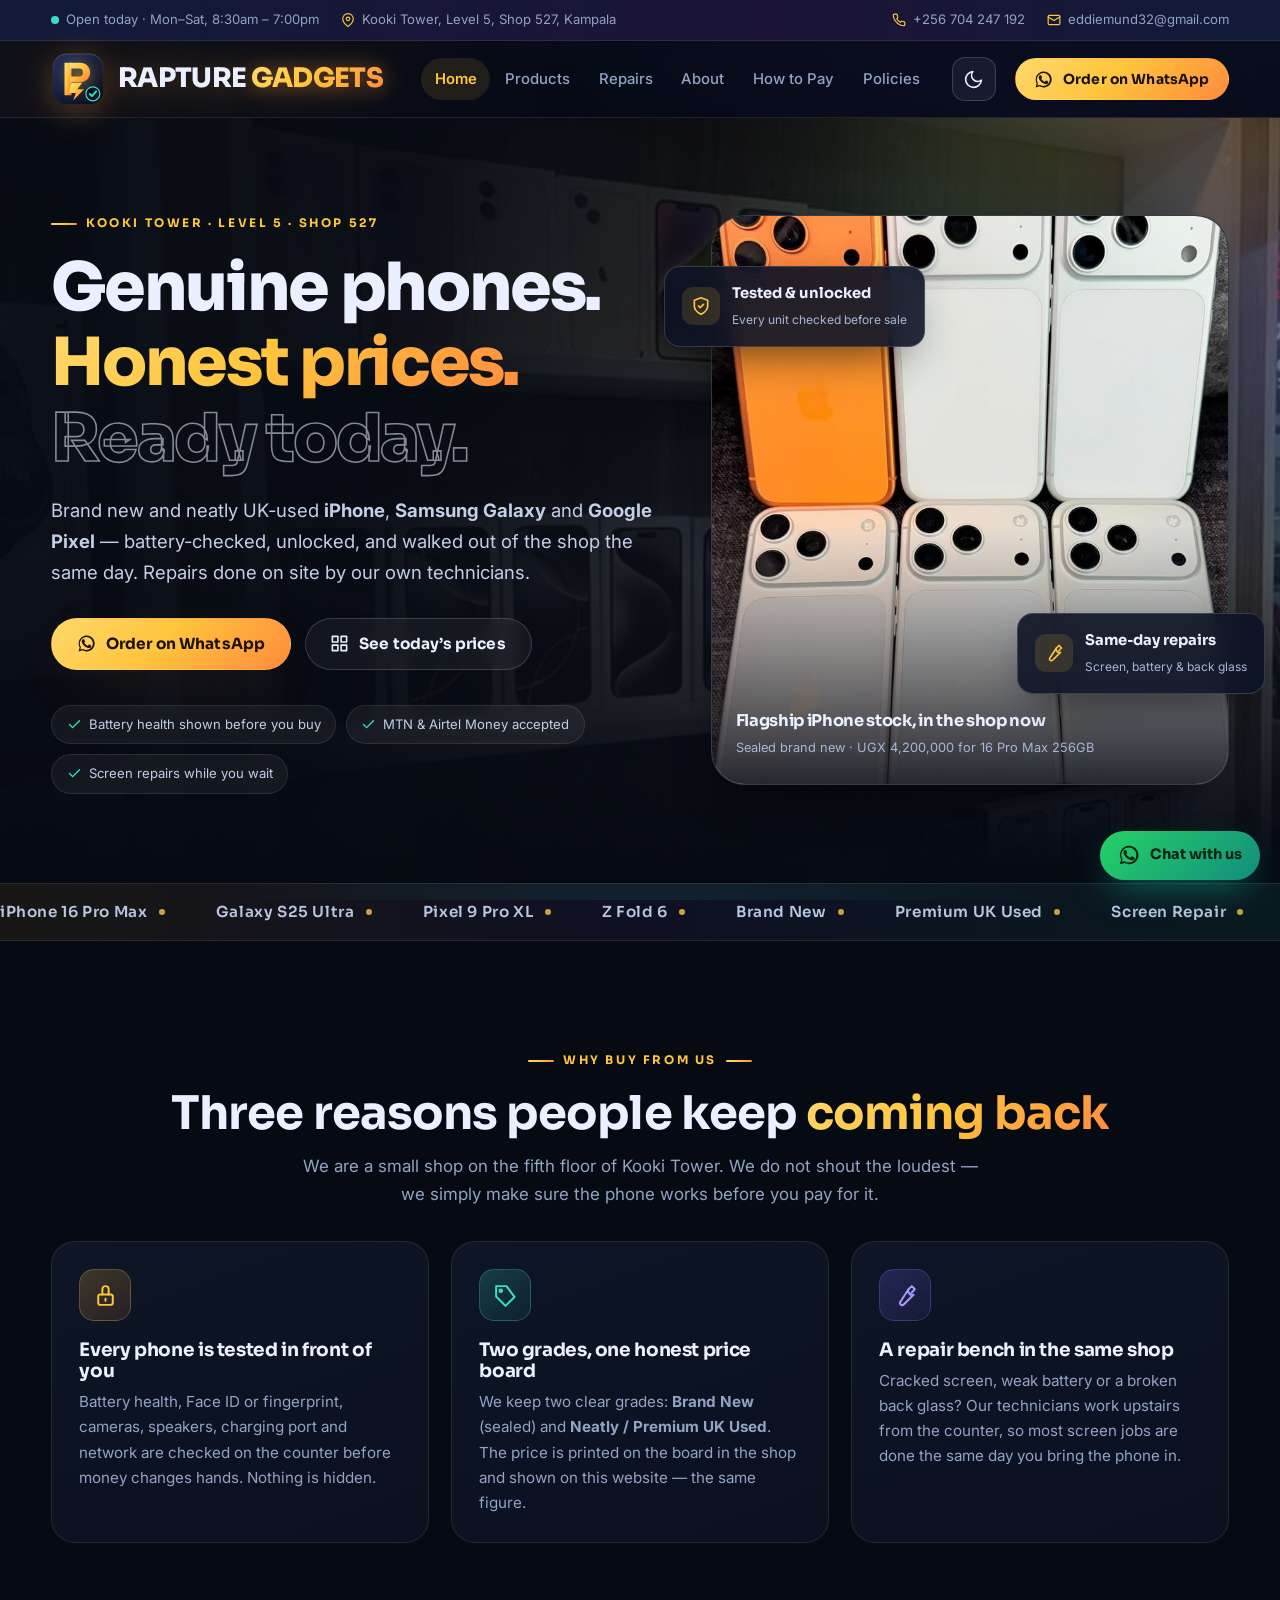
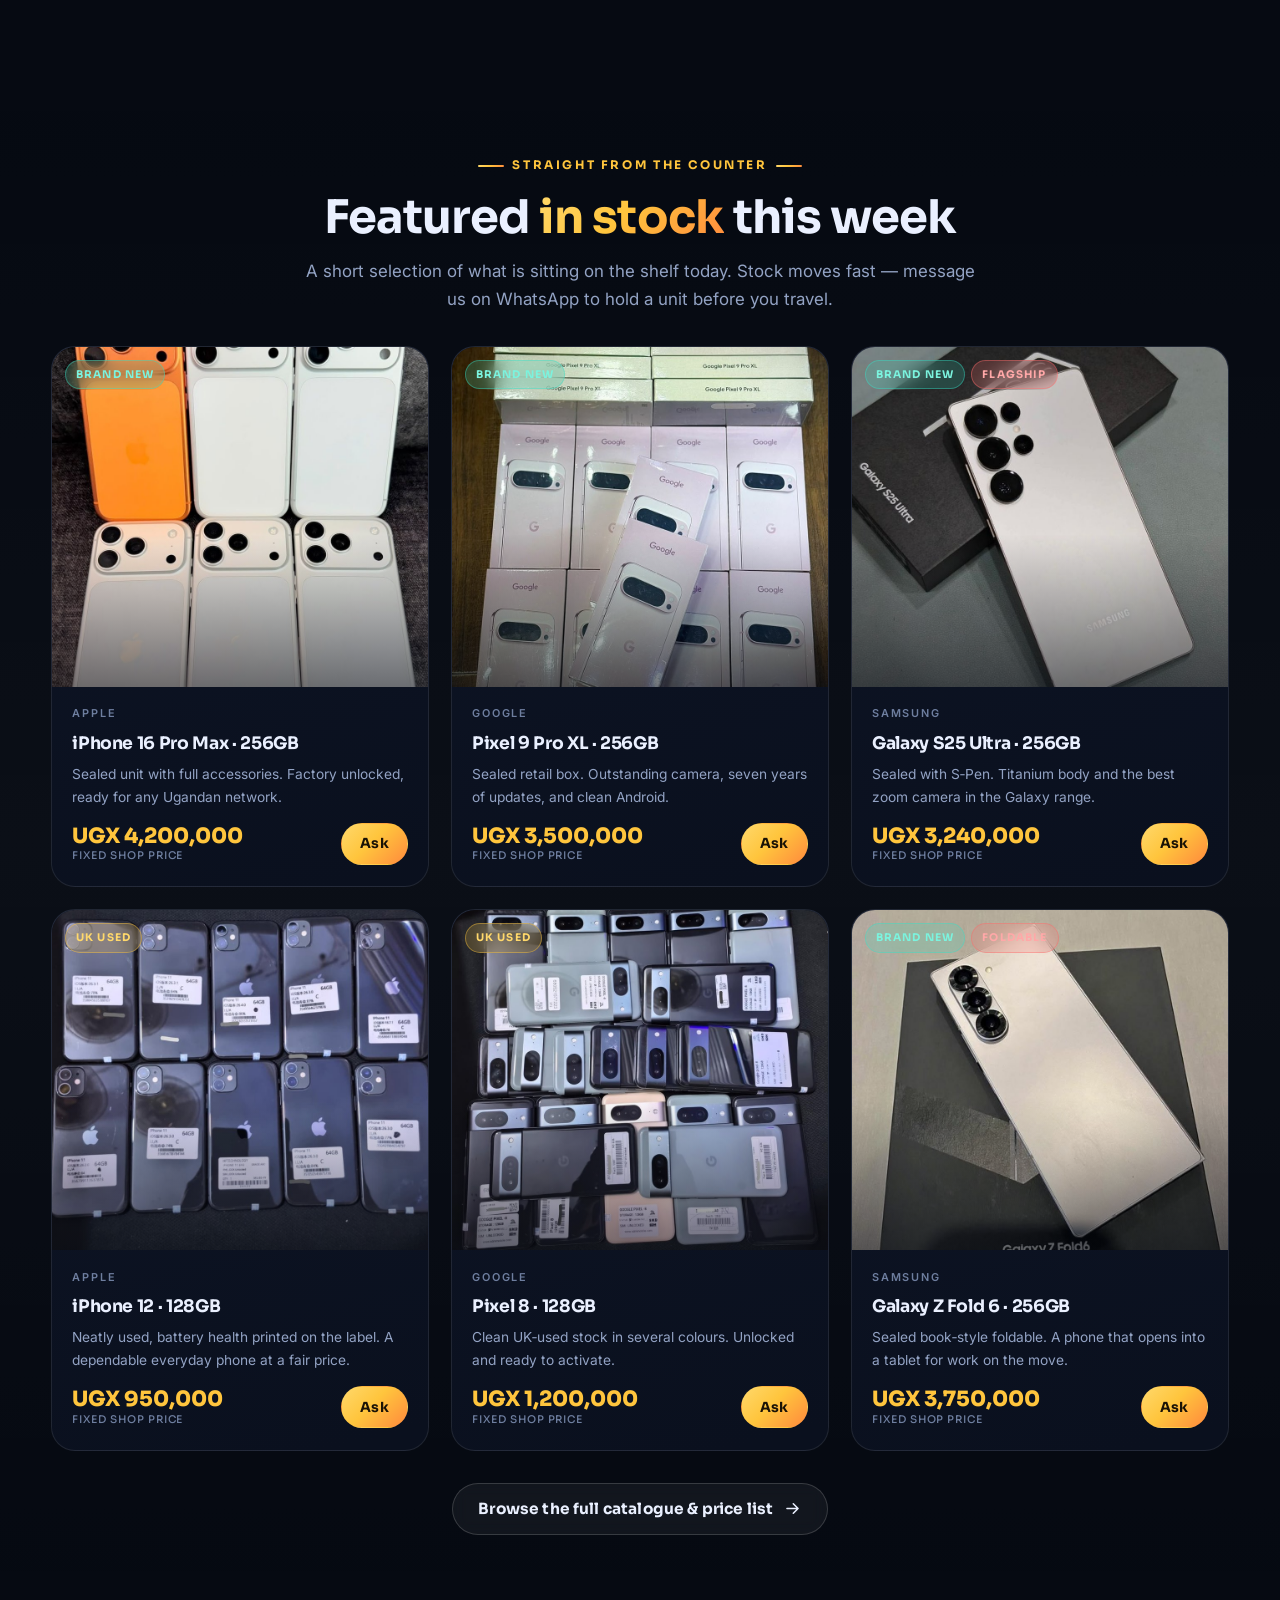
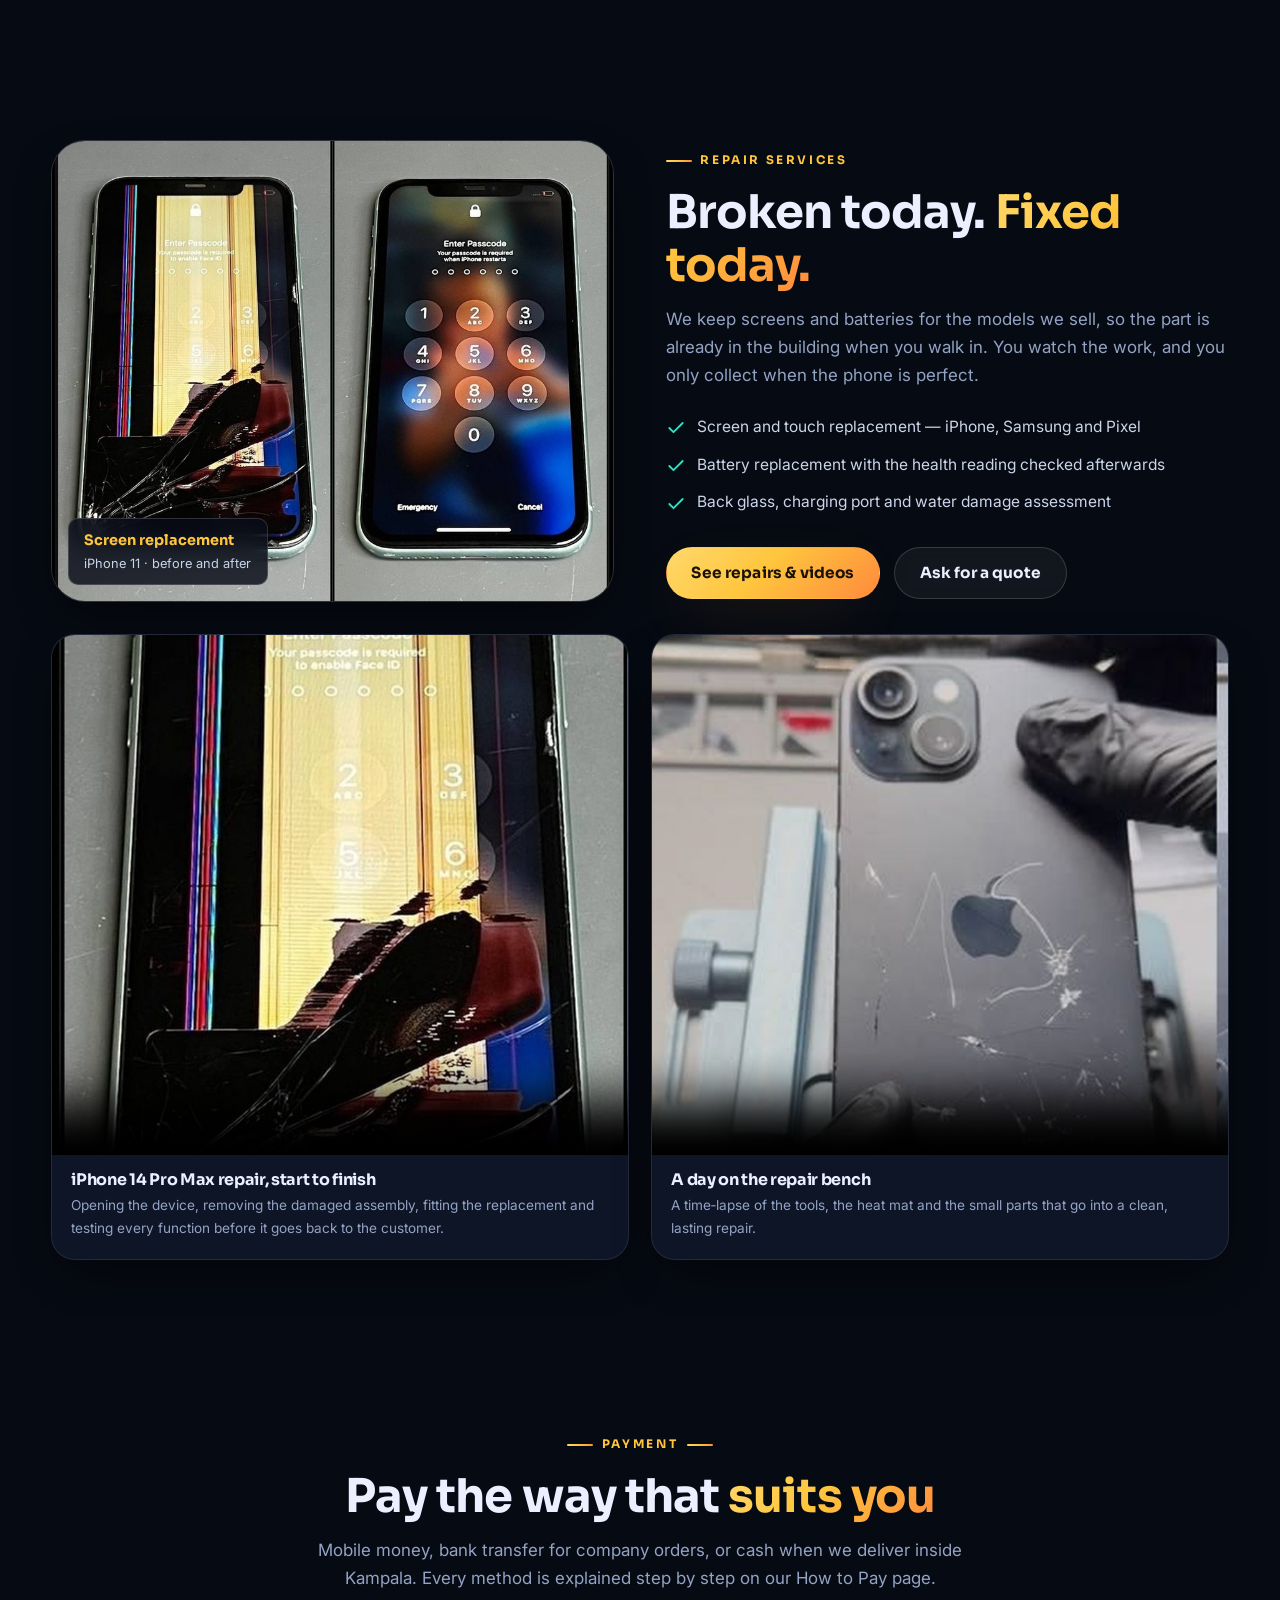
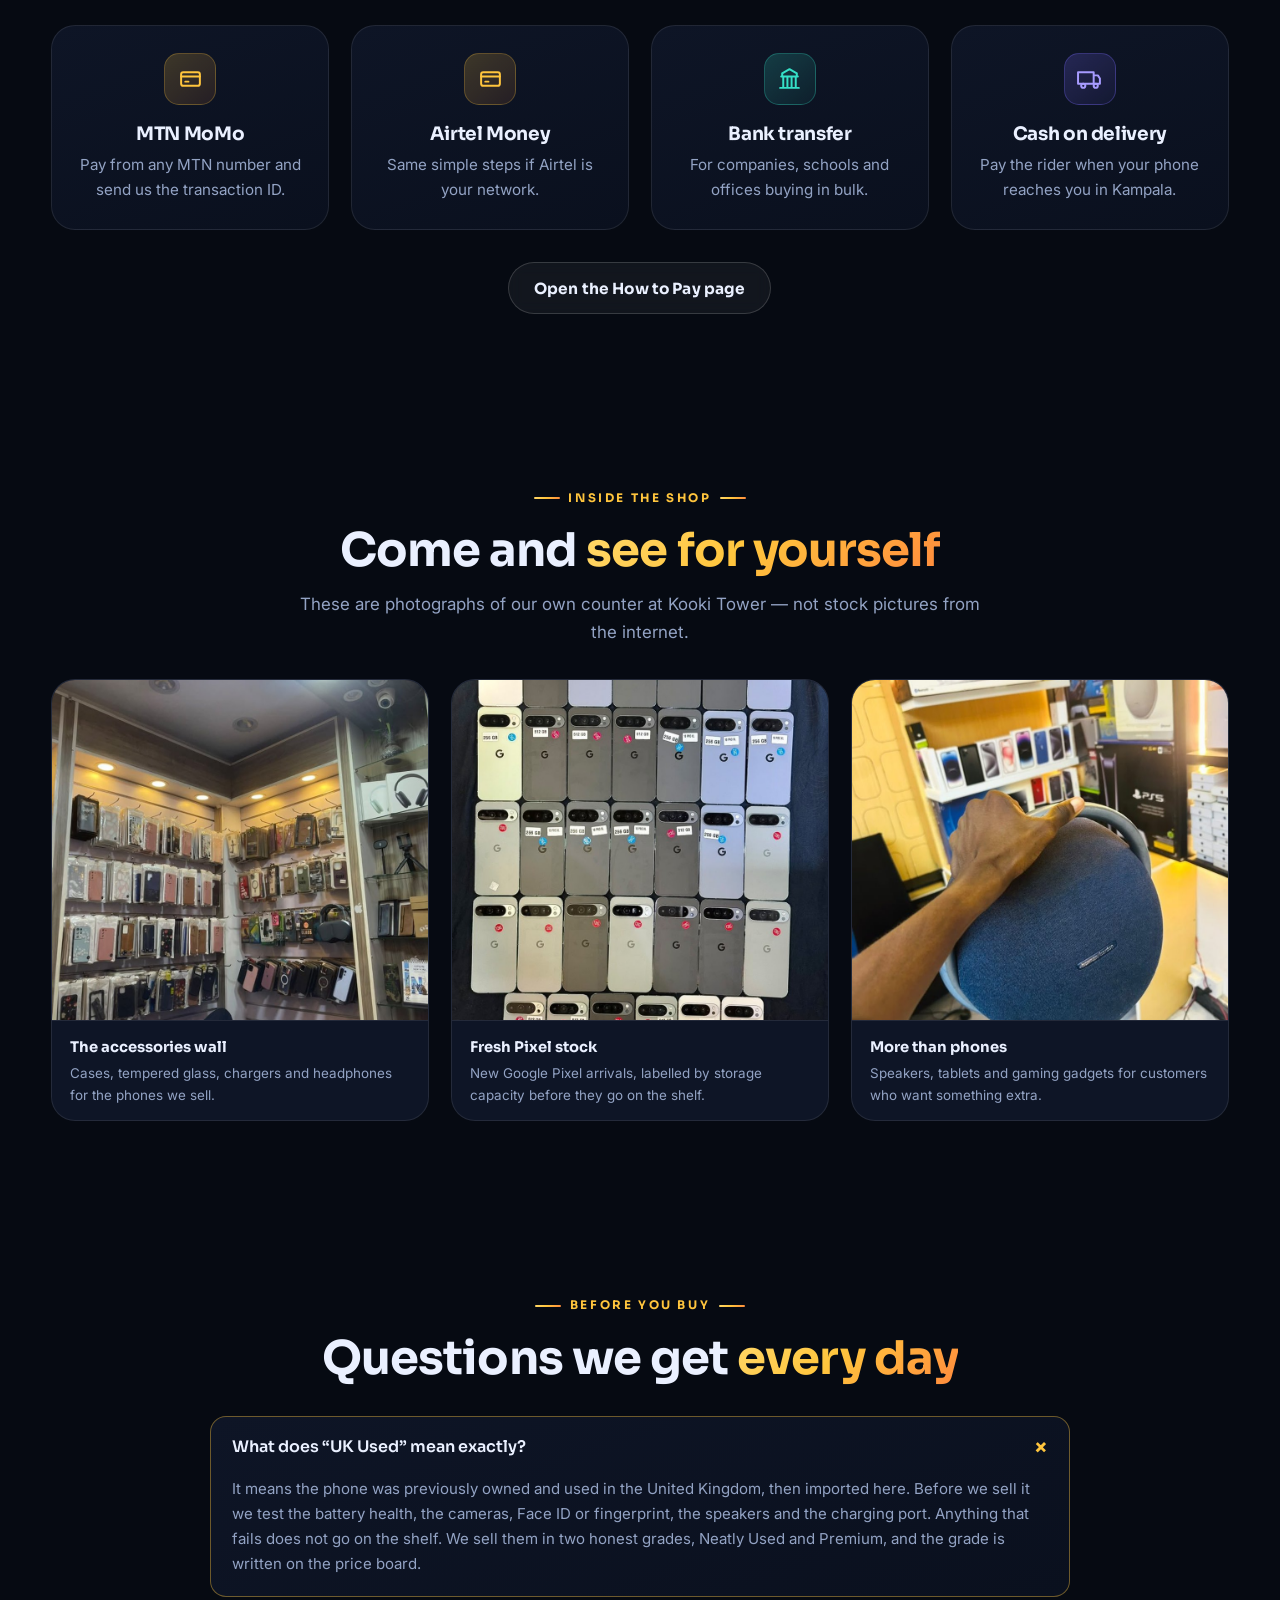
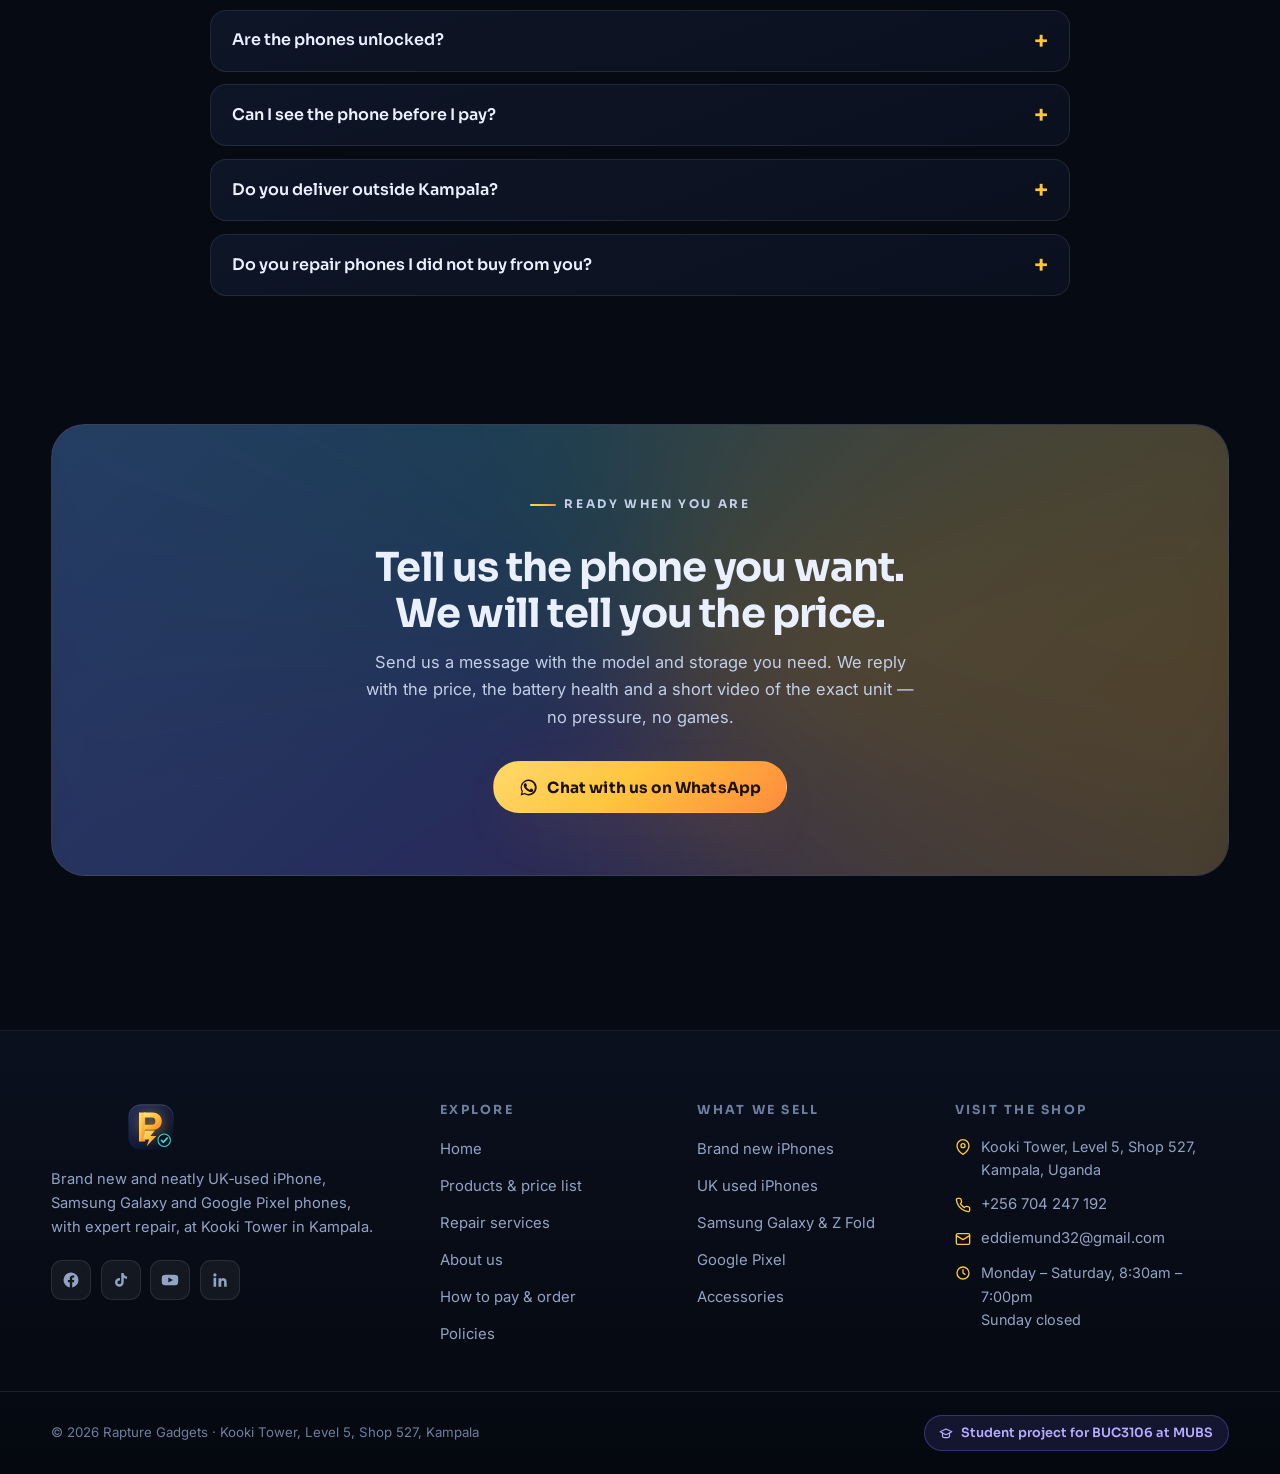
==== index.html @ ebebd6bf "Rapture Gadgets - BUC3106 e-commerce capstone website" ====
<!DOCTYPE html>
<html lang="en">
<head>
<meta charset="UTF-8">
<meta name="viewport" content="width=device-width, initial-scale=1">
<title>Rapture Gadgets | Brand New &amp; UK Used iPhones, Samsung &amp; Pixel in Kampala</title>
<meta name="description" content="Rapture Gadgets sells brand new and neatly UK-used iPhones, Samsung Galaxy and Google Pixel phones at Kooki Tower, Level 5, Shop 527, Kampala. Battery-checked, unlocked, with expert phone repair on site.">
<link rel="icon" href="images/logo-mark.svg" type="image/svg+xml">
<link rel="preconnect" href="https://fonts.googleapis.com">
<link rel="preconnect" href="https://fonts.gstatic.com" crossorigin>
<link href="https://fonts.googleapis.com/css2?family=Sora:wght@400;600;700;800&amp;family=Inter:wght@400;500;600;700&amp;display=swap" rel="stylesheet">
<link rel="stylesheet" href="style.css">
</head>
<body>

<!-- theme switch: pure CSS light/dark mode, no JavaScript -->
<input type="checkbox" id="theme-toggle" class="theme-input" aria-hidden="true">
<a class="skip" href="#main">Skip to content</a>

<!-- ============ TOP BAR ============ -->
<div class="topbar">
  <div class="wrap">
    <ul>
      <li><span class="pulse-dot"></span> Open today &#183; Mon&#8211;Sat, 8:30am &#8211; 7:00pm</li>
      <li>
        <svg viewBox="0 0 24 24" fill="none" stroke="currentColor" stroke-width="2" stroke-linecap="round" stroke-linejoin="round"><path d="M21 10c0 7-9 13-9 13s-9-6-9-13a9 9 0 0 1 18 0Z"/><circle cx="12" cy="10" r="3"/></svg>
        Kooki Tower, Level 5, Shop 527, Kampala
      </li>
    </ul>
    <ul>
      <li>
        <svg viewBox="0 0 24 24" fill="none" stroke="currentColor" stroke-width="2" stroke-linecap="round" stroke-linejoin="round"><path d="M22 16.9v3a2 2 0 0 1-2.2 2 19.8 19.8 0 0 1-8.6-3.1 19.5 19.5 0 0 1-6-6A19.8 19.8 0 0 1 2.1 4.2 2 2 0 0 1 4.1 2h3a2 2 0 0 1 2 1.7c.1 1 .4 1.9.7 2.8a2 2 0 0 1-.5 2.1L8.1 9.9a16 16 0 0 0 6 6l1.3-1.2a2 2 0 0 1 2.1-.5c.9.3 1.8.6 2.8.7a2 2 0 0 1 1.7 2Z"/></svg>
        <a href="tel:+256704247192">+256 704 247 192</a>
      </li>
      <li>
        <svg viewBox="0 0 24 24" fill="none" stroke="currentColor" stroke-width="2" stroke-linecap="round" stroke-linejoin="round"><rect x="2" y="4" width="20" height="16" rx="2"/><path d="m2 7 10 6 10-6"/></svg>
        <a href="mailto:eddiemund32@gmail.com">eddiemund32@gmail.com</a>
      </li>
    </ul>
  </div>
</div>

<!-- ============ HEADER ============ -->
<header class="hdr">
  <div class="wrap">
    <a class="brand" href="index.html">
      <img src="images/logo-mark.svg" alt="Rapture Gadgets logo" width="54" height="54">
      <span class="brand-txt">
        <span class="brand-name"><span class="b1">RAPTURE</span> <span class="b2">GADGETS</span></span>
      </span>
    </a>

    <input type="checkbox" id="nav-toggle" class="nav-toggle" aria-hidden="true">
    <nav class="nav" aria-label="Main">
      <ul>
        <li><a href="index.html" aria-current="page">Home</a></li>
        <li><a href="products.html">Products</a></li>
        <li><a href="repairs.html">Repairs</a></li>
        <li><a href="about.html">About</a></li>
        <li><a href="pay.html">How to Pay</a></li>
        <li><a href="policies.html">Policies</a></li>
      </ul>
    </nav>
    <label for="nav-toggle" class="nav-burger" aria-label="Open menu" role="button" tabindex="0"><span></span></label>

    <label for="theme-toggle" class="theme-btn" role="switch" aria-label="Switch between light and dark mode" title="Switch between light and dark mode">
      <svg class="i-moon" viewBox="0 0 24 24" fill="none" stroke="currentColor" stroke-width="1.9" stroke-linecap="round" stroke-linejoin="round"><path d="M21 12.8A9 9 0 1 1 11.2 3a7 7 0 0 0 9.8 9.8Z"/></svg>
      <svg class="i-sun" viewBox="0 0 24 24" fill="none" stroke="currentColor" stroke-width="1.9" stroke-linecap="round" stroke-linejoin="round"><circle cx="12" cy="12" r="4"/><path d="M12 2v2M12 20v2M4.93 4.93l1.41 1.41M17.66 17.66l1.41 1.41M2 12h2M20 12h2M4.93 19.07l1.41-1.41M17.66 6.34l1.41-1.41"/></svg>
    </label>
    <div class="hdr-cta">
      <a class="btn btn--gold btn--sm" href="https://wa.me/256704247192?text=Hello%20Rapture%20Gadgets%2C%20I%20would%20like%20to%20ask%20about%20a%20phone." target="_blank" rel="noopener">
        <svg viewBox="0 0 24 24" fill="currentColor"><path d="M17.5 14.4c-.3-.2-1.8-.9-2-1-.3-.1-.5-.2-.7.1-.2.3-.8 1-1 1.2-.2.2-.3.2-.6.1-1.7-.9-2.9-1.6-4-3.6-.3-.5.3-.5.8-1.5.1-.2 0-.4 0-.5s-.7-1.6-.9-2.2c-.2-.6-.5-.5-.7-.5h-.6c-.2 0-.5.1-.8.4-.3.3-1 1-1 2.5s1.1 2.9 1.2 3.1c.2.2 2.1 3.2 5.1 4.5 1.9.8 2.6.9 3.5.8.6-.1 1.8-.7 2-1.4.2-.7.2-1.3.2-1.4-.1-.2-.3-.2-.6-.3M12 2a10 10 0 0 0-8.6 15L2 22l5.2-1.4A10 10 0 1 0 12 2Zm0 18.2c-1.6 0-3.1-.4-4.4-1.2l-.3-.2-3.1.8.8-3-.2-.3A8.2 8.2 0 1 1 12 20.2Z"/></svg>
        <span>Order on WhatsApp</span>
      </a>
    </div>
  </div>
</header>

<main id="main">

<!-- ============ HERO ============ -->
<section class="hero">
  <div class="hero-bg">
    <img src="images/hero-shop-display.jpg" alt="iPhones on the lit display shelves inside Rapture Gadgets, Kooki Tower" width="810" height="1080">
  </div>

  <div class="wrap hero-grid">
    <div class="hero-copy">
      <p class="eyebrow">Kooki Tower &#183; Level 5 &#183; Shop 527</p>
      <h1>Genuine phones.<br><span class="grad">Honest prices.</span><br><span class="out">Ready today.</span></h1>
      <p class="sub">Brand new and neatly UK&#8209;used <strong>iPhone</strong>, <strong>Samsung Galaxy</strong> and <strong>Google Pixel</strong> &#8212; battery&#8209;checked, unlocked, and walked out of the shop the same day. Repairs done on site by our own technicians.</p>

      <div class="hero-actions">
        <a class="btn btn--gold" href="https://wa.me/256704247192?text=Hello%20Rapture%20Gadgets%2C%20I%20saw%20your%20website%20and%20I%20want%20to%20order%20a%20phone." target="_blank" rel="noopener">
          <svg viewBox="0 0 24 24" fill="currentColor"><path d="M17.5 14.4c-.3-.2-1.8-.9-2-1-.3-.1-.5-.2-.7.1-.2.3-.8 1-1 1.2-.2.2-.3.2-.6.1-1.7-.9-2.9-1.6-4-3.6-.3-.5.3-.5.8-1.5.1-.2 0-.4 0-.5s-.7-1.6-.9-2.2c-.2-.6-.5-.5-.7-.5h-.6c-.2 0-.5.1-.8.4-.3.3-1 1-1 2.5s1.1 2.9 1.2 3.1c.2.2 2.1 3.2 5.1 4.5 1.9.8 2.6.9 3.5.8.6-.1 1.8-.7 2-1.4.2-.7.2-1.3.2-1.4-.1-.2-.3-.2-.6-.3M12 2a10 10 0 0 0-8.6 15L2 22l5.2-1.4A10 10 0 1 0 12 2Zm0 18.2c-1.6 0-3.1-.4-4.4-1.2l-.3-.2-3.1.8.8-3-.2-.3A8.2 8.2 0 1 1 12 20.2Z"/></svg>
          Order on WhatsApp
        </a>
        <a class="btn btn--ghost" href="products.html">
          <svg viewBox="0 0 24 24" fill="none" stroke="currentColor" stroke-width="2" stroke-linecap="round" stroke-linejoin="round"><path d="M3 3h7v7H3zM14 3h7v7h-7zM14 14h7v7h-7zM3 14h7v7H3z"/></svg>
          See today&#8217;s prices
        </a>
      </div>

      <div class="hero-trust">
        <span class="chip">
          <svg viewBox="0 0 24 24" fill="none" stroke="currentColor" stroke-width="2.2" stroke-linecap="round" stroke-linejoin="round"><path d="M20 6 9 17l-5-5"/></svg>
          Battery health shown before you buy
        </span>
        <span class="chip">
          <svg viewBox="0 0 24 24" fill="none" stroke="currentColor" stroke-width="2.2" stroke-linecap="round" stroke-linejoin="round"><path d="M20 6 9 17l-5-5"/></svg>
          MTN &amp; Airtel Money accepted
        </span>
        <span class="chip">
          <svg viewBox="0 0 24 24" fill="none" stroke="currentColor" stroke-width="2.2" stroke-linecap="round" stroke-linejoin="round"><path d="M20 6 9 17l-5-5"/></svg>
          Screen repairs while you wait
        </span>
      </div>
    </div>

    <div class="hero-visual">
      <div class="hero-card">
        <img src="images/apple-iphone-pro-max-flagship.jpg" alt="Flagship iPhone Pro Max units in gold and white, held in stock at Rapture Gadgets" width="918" height="1080">
        <div class="hero-cap">
          <div>
            <h3>Flagship iPhone stock, in the shop now</h3>
            <span>Sealed brand new &#183; UGX 4,200,000 for 16 Pro Max 256GB</span>
          </div>
        </div>
      </div>

      <div class="float-card fc-1">
        <span class="ic">
          <svg viewBox="0 0 24 24" fill="none" stroke="currentColor" stroke-width="2" stroke-linecap="round" stroke-linejoin="round"><path d="M12 22s8-4 8-10V5l-8-3-8 3v7c0 6 8 10 8 10Z"/><path d="m9 12 2 2 4-4"/></svg>
        </span>
        <span>
          <b>Tested &amp; unlocked</b>
          <small>Every unit checked before sale</small>
        </span>
      </div>

      <div class="float-card fc-2">
        <span class="ic">
          <svg viewBox="0 0 24 24" fill="none" stroke="currentColor" stroke-width="2" stroke-linecap="round" stroke-linejoin="round"><path d="M14.7 6.3a4 4 0 0 0 5 5l-9.4 9.4a2.1 2.1 0 0 1-3-3Z"/><path d="M14.7 6.3 18 3l3 3-3.3 3.3"/></svg>
        </span>
        <span>
          <b>Same&#8209;day repairs</b>
          <small>Screen, battery &amp; back glass</small>
        </span>
      </div>
    </div>
  </div>
</section>

<!-- ============ BRAND TICKER ============ -->
<div class="ticker" aria-hidden="true">
  <div class="ticker-track">
    <span>iPhone 16 Pro Max</span><span>Galaxy S25 Ultra</span><span>Pixel 9 Pro XL</span>
    <span>Z Fold 6</span><span>Brand New</span><span>Premium UK Used</span>
    <span>Screen Repair</span><span>Battery Replacement</span><span>Genuine Accessories</span>
    <span>iPhone 16 Pro Max</span><span>Galaxy S25 Ultra</span><span>Pixel 9 Pro XL</span>
    <span>Z Fold 6</span><span>Brand New</span><span>Premium UK Used</span>
    <span>Screen Repair</span><span>Battery Replacement</span><span>Genuine Accessories</span>
  </div>
</div>

<!-- ============ THREE REASONS ============ -->
<section class="section">
  <div class="wrap">
    <div class="center reveal">
      <p class="eyebrow">Why buy from us</p>
      <h2 class="h-sec">Three reasons people keep <span class="hl">coming back</span></h2>
      <p class="lede">We are a small shop on the fifth floor of Kooki Tower. We do not shout the loudest &#8212; we simply make sure the phone works before you pay for it.</p>
    </div>

    <div class="grid g3 mt-2">
      <article class="card reveal">
        <span class="tile">
          <svg viewBox="0 0 24 24" fill="none" stroke="currentColor" stroke-width="1.9" stroke-linecap="round" stroke-linejoin="round"><path d="M9 11V6a3 3 0 0 1 6 0v5"/><rect x="5" y="11" width="14" height="10" rx="2"/><path d="M12 15v2"/></svg>
        </span>
        <h3>Every phone is tested in front of you</h3>
        <p>Battery health, Face ID or fingerprint, cameras, speakers, charging port and network are checked on the counter before money changes hands. Nothing is hidden.</p>
      </article>

      <article class="card reveal">
        <span class="tile tile--teal">
          <svg viewBox="0 0 24 24" fill="none" stroke="currentColor" stroke-width="1.9" stroke-linecap="round" stroke-linejoin="round"><path d="M20.6 13.4 12 22l-9-9V3h10Z"/><circle cx="7.5" cy="7.5" r="1.2"/></svg>
        </span>
        <h3>Two grades, one honest price board</h3>
        <p>We keep two clear grades: <strong>Brand New</strong> (sealed) and <strong>Neatly / Premium UK Used</strong>. The price is printed on the board in the shop and shown on this website &#8212; the same figure.</p>
      </article>

      <article class="card reveal">
        <span class="tile tile--violet">
          <svg viewBox="0 0 24 24" fill="none" stroke="currentColor" stroke-width="1.9" stroke-linecap="round" stroke-linejoin="round"><path d="M14.7 6.3a4 4 0 0 0 5 5l-9.4 9.4a2.1 2.1 0 0 1-3-3Z"/><path d="M14.7 6.3 18 3l3 3-3.3 3.3"/></svg>
        </span>
        <h3>A repair bench in the same shop</h3>
        <p>Cracked screen, weak battery or a broken back glass? Our technicians work upstairs from the counter, so most screen jobs are done the same day you bring the phone in.</p>
      </article>
    </div>
  </div>
</section>

<!-- ============ FEATURED STOCK ============ -->
<section class="section" style="background:linear-gradient(180deg,transparent,rgba(255,255,255,.022),transparent);">
  <div class="wrap">
    <div class="center reveal">
      <p class="eyebrow">Straight from the counter</p>
      <h2 class="h-sec">Featured <span class="hl">in stock</span> this week</h2>
      <p class="lede">A short selection of what is sitting on the shelf today. Stock moves fast &#8212; message us on WhatsApp to hold a unit before you travel.</p>
    </div>

    <div class="grid g3 mt-2">

      <article class="p-card reveal b-apple">
        <div class="p-media">
          <img src="images/apple-iphone-pro-max-flagship.jpg" alt="Flagship iPhone Pro Max units in orange and white" width="918" height="1080" loading="lazy">
          <div class="p-badges"><span class="badge badge--new">Brand New</span></div>
        </div>
        <div class="p-body">
          <span class="p-brand">Apple</span>
          <h3 class="p-name">iPhone 16 Pro Max &#183; 256GB</h3>
          <p class="p-desc">Sealed unit with full accessories. Factory unlocked, ready for any Ugandan network.</p>
          <div class="p-foot">
            <span class="p-price">UGX 4,200,000 <small>Fixed shop price</small></span>
            <a class="btn btn--gold btn--sm" href="https://wa.me/256704247192?text=Hello%2C%20I%20want%20the%20iPhone%2016%20Pro%20Max%20256GB." target="_blank" rel="noopener">Ask</a>
          </div>
        </div>
      </article>

      <article class="p-card reveal b-pixel">
        <div class="p-media">
          <img src="images/pixel-9-pro-xl-sealed.jpg" alt="Sealed Google Pixel 9 Pro XL retail boxes in rose" width="960" height="1280" loading="lazy">
          <div class="p-badges"><span class="badge badge--new">Brand New</span></div>
        </div>
        <div class="p-body">
          <span class="p-brand">Google</span>
          <h3 class="p-name">Pixel 9 Pro XL &#183; 256GB</h3>
          <p class="p-desc">Sealed retail box. Outstanding camera, seven years of updates, and clean Android.</p>
          <div class="p-foot">
            <span class="p-price">UGX 3,500,000 <small>Fixed shop price</small></span>
            <a class="btn btn--gold btn--sm" href="https://wa.me/256704247192?text=Hello%2C%20I%20want%20the%20Google%20Pixel%209%20Pro%20XL%20256GB." target="_blank" rel="noopener">Ask</a>
          </div>
        </div>
      </article>

      <article class="p-card reveal b-samsung">
        <div class="p-media">
          <img src="images/samsung-galaxy-s25-ultra.jpg" alt="Silver Samsung Galaxy S25 Ultra photographed on its retail box" width="900" height="900" loading="lazy">
          <div class="p-badges"><span class="badge badge--new">Brand New</span><span class="badge badge--hot">Flagship</span></div>
        </div>
        <div class="p-body">
          <span class="p-brand">Samsung</span>
          <h3 class="p-name">Galaxy S25 Ultra &#183; 256GB</h3>
          <p class="p-desc">Sealed with S&#8209;Pen. Titanium body and the best zoom camera in the Galaxy range.</p>
          <div class="p-foot">
            <span class="p-price">UGX 3,240,000 <small>Fixed shop price</small></span>
            <a class="btn btn--gold btn--sm" href="https://wa.me/256704247192?text=Hello%2C%20I%20want%20the%20Samsung%20Galaxy%20S25%20Ultra%20256GB." target="_blank" rel="noopener">Ask</a>
          </div>
        </div>
      </article>

      <article class="p-card reveal b-apple">
        <div class="p-media">
          <img src="images/apple-iphone-12-stock.jpg" alt="Black iPhone 12 64GB units with battery health labels" width="1080" height="946" loading="lazy">
          <div class="p-badges"><span class="badge badge--uk">UK Used</span></div>
        </div>
        <div class="p-body">
          <span class="p-brand">Apple</span>
          <h3 class="p-name">iPhone 12 &#183; 128GB</h3>
          <p class="p-desc">Neatly used, battery health printed on the label. A dependable everyday phone at a fair price.</p>
          <div class="p-foot">
            <span class="p-price">UGX 950,000 <small>Fixed shop price</small></span>
            <a class="btn btn--gold btn--sm" href="https://wa.me/256704247192?text=Hello%2C%20I%20want%20the%20iPhone%2012%20128GB." target="_blank" rel="noopener">Ask</a>
          </div>
        </div>
      </article>

      <article class="p-card reveal b-pixel">
        <div class="p-media">
          <img src="images/pixel-8-stock.jpg" alt="Google Pixel 8 128GB units laid out on a dark mat" width="1068" height="1080" loading="lazy">
          <div class="p-badges"><span class="badge badge--uk">UK Used</span></div>
        </div>
        <div class="p-body">
          <span class="p-brand">Google</span>
          <h3 class="p-name">Pixel 8 &#183; 128GB</h3>
          <p class="p-desc">Clean UK&#8209;used stock in several colours. Unlocked and ready to activate.</p>
          <div class="p-foot">
            <span class="p-price">UGX 1,200,000 <small>Fixed shop price</small></span>
            <a class="btn btn--gold btn--sm" href="https://wa.me/256704247192?text=Hello%2C%20I%20want%20the%20Google%20Pixel%208%20128GB." target="_blank" rel="noopener">Ask</a>
          </div>
        </div>
      </article>

      <article class="p-card reveal b-samsung">
        <div class="p-media">
          <img src="images/samsung-galaxy-z-fold6.jpg" alt="Silver Galaxy Z Fold 6 photographed on its retail box" width="900" height="900" loading="lazy">
          <div class="p-badges"><span class="badge badge--new">Brand New</span><span class="badge badge--hot">Foldable</span></div>
        </div>
        <div class="p-body">
          <span class="p-brand">Samsung</span>
          <h3 class="p-name">Galaxy Z Fold 6 &#183; 256GB</h3>
          <p class="p-desc">Sealed book&#8209;style foldable. A phone that opens into a tablet for work on the move.</p>
          <div class="p-foot">
            <span class="p-price">UGX 3,750,000 <small>Fixed shop price</small></span>
            <a class="btn btn--gold btn--sm" href="https://wa.me/256704247192?text=Hello%2C%20I%20want%20the%20Samsung%20Galaxy%20Z%20Fold%206%20256GB." target="_blank" rel="noopener">Ask</a>
          </div>
        </div>
      </article>

    </div>

    <div class="center mt-2">
      <a class="btn btn--ghost" href="products.html">
        Browse the full catalogue &amp; price list
        <svg viewBox="0 0 24 24" fill="none" stroke="currentColor" stroke-width="2" stroke-linecap="round" stroke-linejoin="round"><path d="M5 12h14M13 6l6 6-6 6"/></svg>
      </a>
    </div>
  </div>
</section>

<!-- ============ REPAIR TEASER ============ -->
<section class="section">
  <div class="wrap split">
    <div class="split-media reveal">
      <img src="images/repair-iphone-11-screen.jpg" alt="iPhone 11 with a shattered screen before repair, and the same phone with a perfect screen after" width="1100" height="1100" loading="lazy">
      <span class="tag"><b>Screen replacement</b> iPhone 11 &#183; before and after</span>
    </div>

    <div class="reveal">
      <p class="eyebrow">Repair services</p>
      <h2 class="h-sec">Broken today. <span class="hl">Fixed today.</span></h2>
      <p class="lede">We keep screens and batteries for the models we sell, so the part is already in the building when you walk in. You watch the work, and you only collect when the phone is perfect.</p>

      <ul class="check-list">
        <li>
          <svg viewBox="0 0 24 24" fill="none" stroke="currentColor" stroke-width="2.2" stroke-linecap="round" stroke-linejoin="round"><path d="M20 6 9 17l-5-5"/></svg>
          Screen and touch replacement &#8212; iPhone, Samsung and Pixel
        </li>
        <li>
          <svg viewBox="0 0 24 24" fill="none" stroke="currentColor" stroke-width="2.2" stroke-linecap="round" stroke-linejoin="round"><path d="M20 6 9 17l-5-5"/></svg>
          Battery replacement with the health reading checked afterwards
        </li>
        <li>
          <svg viewBox="0 0 24 24" fill="none" stroke="currentColor" stroke-width="2.2" stroke-linecap="round" stroke-linejoin="round"><path d="M20 6 9 17l-5-5"/></svg>
          Back glass, charging port and water damage assessment
        </li>
      </ul>

      <div class="hero-actions mt-2" style="margin-bottom:0;">
        <a class="btn btn--gold" href="repairs.html">See repairs &amp; videos</a>
        <a class="btn btn--ghost" href="https://wa.me/256704247192?text=Hello%2C%20I%20have%20a%20phone%20that%20needs%20repair." target="_blank" rel="noopener">Ask for a quote</a>
      </div>
    </div>
  </div>

  <!-- repair videos on the home page too -->
  <div class="wrap">
    <div class="grid g2 vids mt-2">
      <figure class="vid-card reveal">
        <video controls preload="metadata" poster="images/repair-iphone11-before.jpg">
          <source src="video/repair-iphone-14-pro-max.mp4" type="video/mp4">
          Your browser cannot play this video. <a href="video/repair-iphone-14-pro-max.mp4">Download the clip</a>.
        </video>
        <figcaption class="vid-meta">
          <h3>iPhone 14 Pro Max repair, start to finish</h3>
          <p>Opening the device, removing the damaged assembly, fitting the replacement and testing every function before it goes back to the customer.</p>
        </figcaption>
      </figure>

      <figure class="vid-card reveal">
        <video controls preload="metadata" poster="images/repair-backglass-before.jpg">
          <source src="video/repair-workshop-timelapse.mp4" type="video/mp4">
          Your browser cannot play this video. <a href="video/repair-workshop-timelapse.mp4">Download the clip</a>.
        </video>
        <figcaption class="vid-meta">
          <h3>A day on the repair bench</h3>
          <p>A time&#8209;lapse of the tools, the heat mat and the small parts that go into a clean, lasting repair.</p>
        </figcaption>
      </figure>
    </div>
  </div>
</section>

<!-- ============ HOW TO PAY TEASER ============ -->
<section class="section section--tight">
  <div class="wrap">
    <div class="center reveal">
      <p class="eyebrow">Payment</p>
      <h2 class="h-sec">Pay the way that <span class="hl">suits you</span></h2>
      <p class="lede">Mobile money, bank transfer for company orders, or cash when we deliver inside Kampala. Every method is explained step by step on our How to Pay page.</p>
    </div>

    <div class="grid g4 mt-2">
      <article class="card reveal center">
        <span class="tile" style="margin-inline:auto;">
          <svg viewBox="0 0 24 24" fill="none" stroke="currentColor" stroke-width="1.9" stroke-linecap="round" stroke-linejoin="round"><rect x="3" y="6" width="18" height="13" rx="2"/><path d="M3 10h18M7 15h3"/></svg>
        </span>
        <h3>MTN MoMo</h3>
        <p>Pay from any MTN number and send us the transaction ID.</p>
      </article>
      <article class="card reveal center">
        <span class="tile" style="margin-inline:auto;">
          <svg viewBox="0 0 24 24" fill="none" stroke="currentColor" stroke-width="1.9" stroke-linecap="round" stroke-linejoin="round"><rect x="3" y="6" width="18" height="13" rx="2"/><path d="M3 10h18M7 15h3"/></svg>
        </span>
        <h3>Airtel Money</h3>
        <p>Same simple steps if Airtel is your network.</p>
      </article>
      <article class="card reveal center">
        <span class="tile tile--teal" style="margin-inline:auto;">
          <svg viewBox="0 0 24 24" fill="none" stroke="currentColor" stroke-width="1.9" stroke-linecap="round" stroke-linejoin="round"><path d="M3 21h18M4 10h16M5 10V7l7-4 7 4v3M6 10v11M18 10v11M10 10v11M14 10v11"/></svg>
        </span>
        <h3>Bank transfer</h3>
        <p>For companies, schools and offices buying in bulk.</p>
      </article>
      <article class="card reveal center">
        <span class="tile tile--violet" style="margin-inline:auto;">
          <svg viewBox="0 0 24 24" fill="none" stroke="currentColor" stroke-width="1.9" stroke-linecap="round" stroke-linejoin="round"><path d="M1 6h15v11H1zM16 9h4l2 3v5h-6z"/><circle cx="6" cy="19" r="2"/><circle cx="18" cy="19" r="2"/></svg>
        </span>
        <h3>Cash on delivery</h3>
        <p>Pay the rider when your phone reaches you in Kampala.</p>
      </article>
    </div>

    <div class="center mt-2">
      <a class="btn btn--ghost" href="pay.html">Open the How to Pay page</a>
    </div>
  </div>
</section>

<!-- ============ SHOP GALLERY ============ -->
<section class="section">
  <div class="wrap">
    <div class="center reveal">
      <p class="eyebrow">Inside the shop</p>
      <h2 class="h-sec">Come and <span class="hl">see for yourself</span></h2>
      <p class="lede">These are photographs of our own counter at Kooki Tower &#8212; not stock pictures from the internet.</p>
    </div>

    <div class="grid g3 mt-2">
      <figure class="shot reveal">
        <img src="images/shop-accessories-wall.jpg" alt="Wall of phone cases, headphones and accessories inside the shop" width="810" height="1080" loading="lazy">
        <figcaption><b>The accessories wall</b>Cases, tempered glass, chargers and headphones for the phones we sell.</figcaption>
      </figure>
      <figure class="shot reveal">
        <img src="images/pixel-10-pro-xl-stock.jpg" alt="Google Pixel phones laid out with 256GB and 512GB capacity labels" width="960" height="1280" loading="lazy">
        <figcaption><b>Fresh Pixel stock</b>New Google Pixel arrivals, labelled by storage capacity before they go on the shelf.</figcaption>
      </figure>
      <figure class="shot reveal">
        <img src="images/shop-audio-gadgets.jpg" alt="Harman Kardon portable speaker held in a gadget shop with games consoles behind" width="810" height="1080" loading="lazy">
        <figcaption><b>More than phones</b>Speakers, tablets and gaming gadgets for customers who want something extra.</figcaption>
      </figure>
    </div>
  </div>
</section>

<!-- ============ FAQ ============ -->
<section class="section section--tight">
  <div class="wrap">
    <div class="center reveal">
      <p class="eyebrow">Before you buy</p>
      <h2 class="h-sec">Questions we get <span class="hl">every day</span></h2>
    </div>

    <div class="faq mt-2">
      <details open>
        <summary>What does &#8220;UK Used&#8221; mean exactly?</summary>
        <p>It means the phone was previously owned and used in the United Kingdom, then imported here. Before we sell it we test the battery health, the cameras, Face ID or fingerprint, the speakers and the charging port. Anything that fails does not go on the shelf. We sell them in two honest grades, Neatly Used and Premium, and the grade is written on the price board.</p>
      </details>
      <details>
        <summary>Are the phones unlocked?</summary>
        <p>Yes. Every phone we sell is factory unlocked and works with MTN and Airtel SIM cards. If you want, we will put your SIM in at the counter and test it in front of you before you pay.</p>
      </details>
      <details>
        <summary>Can I see the phone before I pay?</summary>
        <p>Always. Come to Level 5, Shop 527 at Kooki Tower and we will hand you the unit. If you are outside Kampala, we can send a short video of the exact phone showing its IMEI and battery health before you send money.</p>
      </details>
      <details>
        <summary>Do you deliver outside Kampala?</summary>
        <p>Yes, we send phones by courier to every district. Delivery is by hand or by bus parcel, and you pay for the phone before it leaves the shop. Delivery inside Kampala is free on orders above UGX 1,000,000. Full details are on our <a href="policies.html" style="color:var(--gold);">Policies page</a>.</p>
      </details>
      <details>
        <summary>Do you repair phones I did not buy from you?</summary>
        <p>Yes. Bring any iPhone, Samsung or Pixel and we will quote you before we open it. The quote does not change once we start, unless you ask us to add extra work.</p>
      </details>
    </div>
  </div>
</section>

<!-- ============ CTA ============ -->
<section class="section section--tight">
  <div class="wrap">
    <div class="cta reveal">
      <p class="eyebrow" style="justify-content:center;">Ready when you are</p>
      <h2>Tell us the phone you want.<br>We will tell you the price.</h2>
      <p>Send us a message with the model and storage you need. We reply with the price, the battery health and a short video of the exact unit &#8212; no pressure, no games.</p>
      <a class="btn btn--gold" href="https://wa.me/256704247192?text=Hello%20Rapture%20Gadgets%2C%20I%20am%20looking%20for%20a%20phone." target="_blank" rel="noopener">
        <svg viewBox="0 0 24 24" fill="currentColor"><path d="M17.5 14.4c-.3-.2-1.8-.9-2-1-.3-.1-.5-.2-.7.1-.2.3-.8 1-1 1.2-.2.2-.3.2-.6.1-1.7-.9-2.9-1.6-4-3.6-.3-.5.3-.5.8-1.5.1-.2 0-.4 0-.5s-.7-1.6-.9-2.2c-.2-.6-.5-.5-.7-.5h-.6c-.2 0-.5.1-.8.4-.3.3-1 1-1 2.5s1.1 2.9 1.2 3.1c.2.2 2.1 3.2 5.1 4.5 1.9.8 2.6.9 3.5.8.6-.1 1.8-.7 2-1.4.2-.7.2-1.3.2-1.4-.1-.2-.3-.2-.6-.3M12 2a10 10 0 0 0-8.6 15L2 22l5.2-1.4A10 10 0 1 0 12 2Zm0 18.2c-1.6 0-3.1-.4-4.4-1.2l-.3-.2-3.1.8.8-3-.2-.3A8.2 8.2 0 1 1 12 20.2Z"/></svg>
        Chat with us on WhatsApp
      </a>
    </div>
  </div>
</section>

</main>

<!-- ============ FOOTER ============ -->
<footer class="ftr">
  <div class="wrap ftr-grid">
    <div class="ftr-brand">
      <img src="images/logo-mark.svg" alt="Rapture Gadgets logo" width="200" height="48">
      <p>Brand new and neatly UK&#8209;used iPhone, Samsung Galaxy and Google Pixel phones, with expert repair, at Kooki Tower in Kampala.</p>
      <div class="socials">
        <a href="#" aria-label="Rapture Gadgets on Facebook"><svg viewBox="0 0 24 24" fill="currentColor"><path d="M22 12a10 10 0 1 0-11.6 9.9v-7H7.9V12h2.5V9.8c0-2.5 1.5-3.9 3.8-3.9 1.1 0 2.2.2 2.2.2v2.4h-1.2c-1.2 0-1.6.8-1.6 1.6V12h2.7l-.4 2.9h-2.3v7A10 10 0 0 0 22 12Z"/></svg></a>
        <a href="#" aria-label="Rapture Gadgets on TikTok"><svg viewBox="0 0 24 24" fill="currentColor"><path d="M16.6 5.8a4.8 4.8 0 0 1-1.1-3.1h-3.1v12.4a2.6 2.6 0 1 1-2.6-2.6c.3 0 .5 0 .8.1V9.4a5.8 5.8 0 1 0 5 5.7V9.1a7.8 7.8 0 0 0 4.5 1.4V7.4a4.8 4.8 0 0 1-3.5-1.6Z"/></svg></a>
        <a href="#" aria-label="Rapture Gadgets on YouTube"><svg viewBox="0 0 24 24" fill="currentColor"><path d="M23 12s0-3.2-.4-4.7a2.5 2.5 0 0 0-1.7-1.8C19.3 5 12 5 12 5s-7.3 0-8.9.5A2.5 2.5 0 0 0 1.4 7.3C1 8.8 1 12 1 12s0 3.2.4 4.7c.2.9.9 1.6 1.7 1.8C4.7 19 12 19 12 19s7.3 0 8.9-.5a2.5 2.5 0 0 0 1.7-1.8C23 15.2 23 12 23 12ZM9.8 15.2V8.8l6.2 3.2Z"/></svg></a>
        <a href="#" aria-label="Rapture Gadgets on LinkedIn"><svg viewBox="0 0 24 24" fill="currentColor"><path d="M6.9 21H3.4V9h3.5ZM5.2 7.4A2 2 0 1 1 5.2 3a2 2 0 0 1 0 4.4ZM21 21h-3.5v-6c0-1.5-.5-2.5-1.8-2.5a2 2 0 0 0-1.9 1.4 2.6 2.6 0 0 0-.1.9V21H10s.1-10.4 0-11.5h3.5v1.7a3.5 3.5 0 0 1 3.2-1.7c2.3 0 4.1 1.5 4.1 4.8Z"/></svg></a>
      </div>
    </div>

    <div>
      <h4>Explore</h4>
      <ul>
        <li><a href="index.html">Home</a></li>
        <li><a href="products.html">Products &amp; price list</a></li>
        <li><a href="repairs.html">Repair services</a></li>
        <li><a href="about.html">About us</a></li>
        <li><a href="pay.html">How to pay &amp; order</a></li>
        <li><a href="policies.html">Policies</a></li>
      </ul>
    </div>

    <div>
      <h4>What we sell</h4>
      <ul>
        <li><a href="products.html">Brand new iPhones</a></li>
        <li><a href="products.html">UK used iPhones</a></li>
        <li><a href="products.html">Samsung Galaxy &amp; Z Fold</a></li>
        <li><a href="products.html">Google Pixel</a></li>
        <li><a href="products.html">Accessories</a></li>
      </ul>
    </div>

    <div>
      <h4>Visit the shop</h4>
      <ul class="ftr-contact">
        <li>
          <svg viewBox="0 0 24 24" fill="none" stroke="currentColor" stroke-width="2" stroke-linecap="round" stroke-linejoin="round"><path d="M21 10c0 7-9 13-9 13s-9-6-9-13a9 9 0 0 1 18 0Z"/><circle cx="12" cy="10" r="3"/></svg>
          Kooki Tower, Level 5, Shop 527, Kampala, Uganda
        </li>
        <li>
          <svg viewBox="0 0 24 24" fill="none" stroke="currentColor" stroke-width="2" stroke-linecap="round" stroke-linejoin="round"><path d="M22 16.9v3a2 2 0 0 1-2.2 2 19.8 19.8 0 0 1-8.6-3.1 19.5 19.5 0 0 1-6-6A19.8 19.8 0 0 1 2.1 4.2 2 2 0 0 1 4.1 2h3a2 2 0 0 1 2 1.7c.1 1 .4 1.9.7 2.8a2 2 0 0 1-.5 2.1L8.1 9.9a16 16 0 0 0 6 6l1.3-1.2a2 2 0 0 1 2.1-.5c.9.3 1.8.6 2.8.7a2 2 0 0 1 1.7 2Z"/></svg>
          <a href="tel:+256704247192">+256 704 247 192</a>
        </li>
        <li>
          <svg viewBox="0 0 24 24" fill="none" stroke="currentColor" stroke-width="2" stroke-linecap="round" stroke-linejoin="round"><rect x="2" y="4" width="20" height="16" rx="2"/><path d="m2 7 10 6 10-6"/></svg>
          <a href="mailto:eddiemund32@gmail.com">eddiemund32@gmail.com</a>
        </li>
        <li>
          <svg viewBox="0 0 24 24" fill="none" stroke="currentColor" stroke-width="2" stroke-linecap="round" stroke-linejoin="round"><circle cx="12" cy="12" r="9"/><path d="M12 7v5l3 2"/></svg>
          Monday &#8211; Saturday, 8:30am &#8211; 7:00pm<br>Sunday closed
        </li>
      </ul>
    </div>
  </div>

  <div class="ftr-bottom">
    <div class="wrap">
      <p>&#169; 2026 Rapture Gadgets &#183; Kooki Tower, Level 5, Shop 527, Kampala</p>
      <span class="student-note">
        <svg viewBox="0 0 24 24" fill="none" stroke="currentColor" stroke-width="2" stroke-linecap="round" stroke-linejoin="round"><path d="M22 10 12 5 2 10l10 5 10-5Z"/><path d="M6 12v5c0 1.7 2.7 3 6 3s6-1.3 6-3v-5"/></svg>
        Student project for BUC3106 at MUBS
      </span>
    </div>
  </div>
</footer>

<!-- ============ FLOATING WHATSAPP ============ -->
<a class="wa-float" href="https://wa.me/256704247192?text=Hello%20Rapture%20Gadgets%2C%20I%20need%20help%20choosing%20a%20phone." target="_blank" rel="noopener">
  <svg viewBox="0 0 24 24" fill="currentColor"><path d="M17.5 14.4c-.3-.2-1.8-.9-2-1-.3-.1-.5-.2-.7.1-.2.3-.8 1-1 1.2-.2.2-.3.2-.6.1-1.7-.9-2.9-1.6-4-3.6-.3-.5.3-.5.8-1.5.1-.2 0-.4 0-.5s-.7-1.6-.9-2.2c-.2-.6-.5-.5-.7-.5h-.6c-.2 0-.5.1-.8.4-.3.3-1 1-1 2.5s1.1 2.9 1.2 3.1c.2.2 2.1 3.2 5.1 4.5 1.9.8 2.6.9 3.5.8.6-.1 1.8-.7 2-1.4.2-.7.2-1.3.2-1.4-.1-.2-.3-.2-.6-.3M12 2a10 10 0 0 0-8.6 15L2 22l5.2-1.4A10 10 0 1 0 12 2Zm0 18.2c-1.6 0-3.1-.4-4.4-1.2l-.3-.2-3.1.8.8-3-.2-.3A8.2 8.2 0 1 1 12 20.2Z"/></svg>
  <span>Chat with us</span>
</a>

</body>
</html>
---- style.css ----
/* =============================================================
   RAPTURE GADGETS — style.css
   All design for every page lives in this one file.
   Built with HTML + CSS only (no JavaScript), as the brief asks.
   -------------------------------------------------------------
   COLOURS  main  #FFC53D (gold)   second #35E0C7 (teal)
            background #060A12 (deep space navy)
   ============================================================= */

/* ---------- 1. DESIGN TOKENS ---------- */
:root{
  /* surfaces */
  --bg:        #060A12;
  --bg-2:      #0A101E;
  --surface:   #0E1526;
  --surface-2: #131C31;
  --line:      rgba(255,255,255,.09);
  --line-2:    rgba(255,255,255,.16);

  /* text */
  --text:      #EAF0FF;
  --muted:     #93A3C4;
  --muted-2:   #6E7E9F;

  /* component colours that need to flip between themes */
  --topbar-bg:   linear-gradient(90deg,#121A38,#1B1436 60%,#121A38);
  --hdr-bg:      rgba(8,12,24,.72);
  --menu-bg:     rgba(11,16,30,.97);
  --ftr-bg:      linear-gradient(180deg,var(--bg-2),#05080F);
  --td-color:    #D3DCF0;
  --li-color:    #CBD5EA;
  --notice-color:#D6DEF0;
  --panel-soft:  rgba(255,255,255,.04);
  --thead-bg:    rgba(255,255,255,.028);
  --row-line:    rgba(255,255,255,.045);
  --violet-ink:  #B7ADFF;

  /* brand */
  --gold:      #FFC53D;
  --gold-soft: #FFD86B;
  --gold-deep: #FF8A3D;
  --teal:      #35E0C7;
  --violet:    #7C6BFF;

  --grad-gold: linear-gradient(135deg,#FFD86B 0%,#FFC53D 45%,#FF8A3D 100%);
  /* gradient used for TEXT so it stays readable on a light background */
  --grad-text: var(--grad-gold);

  /* shape + motion */
  --r-sm: 10px;
  --r:    16px;
  --r-lg: 24px;
  --r-xl: 34px;
  --shadow:   0 18px 50px -20px rgba(0,0,0,.85);
  --shadow-g: 0 20px 60px -22px rgba(255,163,61,.45);
  --ease: cubic-bezier(.22,.61,.36,1);

  /* type */
  --font-h: 'Sora','Segoe UI',system-ui,-apple-system,sans-serif;
  --font-b: 'Inter','Segoe UI',system-ui,-apple-system,sans-serif;
}

/* ---------- 2. RESET & BASE ---------- */
*,*::before,*::after{ box-sizing:border-box; margin:0; padding:0; }

html{ scroll-behavior:smooth; scroll-padding-top:120px; -webkit-text-size-adjust:100%; }

body{
  font-family:var(--font-b);
  background:var(--bg);
  color:var(--text);
  line-height:1.65;
  font-size:16.5px;
  overflow-x:hidden;
  /* soft aurora wash behind everything */
  background-image:
    radial-gradient(900px 520px at 82% -8%,  rgba(124,107,255,.20), transparent 62%),
    radial-gradient(760px 460px at 8% 4%,    rgba(255,163,61,.16),  transparent 60%),
    radial-gradient(700px 500px at 50% 108%, rgba(53,224,199,.10),  transparent 62%);
  background-attachment:fixed;
}

img,svg,video{ display:block; max-width:100%; }
a{ color:inherit; text-decoration:none; }
ul{ list-style:none; }
button,input,select,textarea{ font:inherit; color:inherit; }

h1,h2,h3,h4{ font-family:var(--font-h); line-height:1.14; letter-spacing:-.02em; font-weight:700; }

::selection{ background:var(--gold); color:#14100A; }

/* focus visibility for keyboard users */
a:focus-visible,button:focus-visible,label:focus-visible,summary:focus-visible{
  outline:2.5px solid var(--gold); outline-offset:3px; border-radius:6px;
}

.skip{
  position:absolute; left:-9999px; top:0; z-index:999;
  background:var(--gold); color:#14100A; padding:.7rem 1.2rem;
  font-weight:700; border-radius:0 0 var(--r-sm) 0;
}
.skip:focus{ left:0; }

/* ---------- 3. LAYOUT HELPERS ---------- */
.wrap{ width:min(1220px,92vw); margin-inline:auto; }
.section{ padding:clamp(56px,8vw,104px) 0; position:relative; }
.section--tight{ padding:clamp(40px,5vw,64px) 0; }

.eyebrow{
  display:inline-flex; align-items:center; gap:.55rem;
  font-family:var(--font-h); font-size:.74rem; font-weight:700;
  letter-spacing:.22em; text-transform:uppercase;
  color:var(--gold); margin-bottom:1rem;
}
.eyebrow::before{ content:""; width:26px; height:2px; border-radius:2px; background:var(--grad-gold); }

.h-sec{ font-size:clamp(1.85rem,4.2vw,2.9rem); margin-bottom:.85rem; }
.hl{
  background:var(--grad-text);
  -webkit-background-clip:text; background-clip:text; color:transparent;
}
.lede{ color:var(--muted); font-size:1.06rem; max-width:62ch; }

.center{ text-align:center; }
.center .lede{ margin-inline:auto; }
.center .eyebrow::after{ content:""; width:26px; height:2px; border-radius:2px; background:var(--grad-gold); }

.grid{ display:grid; gap:22px; }
.g2{ grid-template-columns:repeat(2,1fr); }
.g3{ grid-template-columns:repeat(3,1fr); }
.g4{ grid-template-columns:repeat(4,1fr); }

/* ---------- 4. BUTTONS ---------- */
.btn{
  --bh:52px;
  display:inline-flex; align-items:center; justify-content:center; gap:.6rem;
  height:var(--bh); padding:0 1.55rem;
  border-radius:999px; border:1.5px solid transparent;
  font-family:var(--font-h); font-weight:700; font-size:.96rem; letter-spacing:.01em;
  cursor:pointer; white-space:nowrap;
  transition:transform .28s var(--ease), box-shadow .28s var(--ease), background .28s var(--ease), border-color .28s var(--ease);
}
.btn svg{ width:19px; height:19px; flex:none; }

.btn--gold{ background:var(--grad-gold); color:#1A1206; box-shadow:var(--shadow-g); }
.btn--gold:hover{ transform:translateY(-3px) scale(1.02); box-shadow:0 26px 60px -18px rgba(255,163,61,.65); }

.btn--ghost{ background:rgba(255,255,255,.05); border-color:var(--line-2); color:var(--text); backdrop-filter:blur(8px); }
.btn--ghost:hover{ background:rgba(255,255,255,.11); border-color:var(--gold); transform:translateY(-3px); }

.btn--teal{ background:var(--teal); color:#04211C; box-shadow:0 16px 40px -18px rgba(53,224,199,.7); }
.btn--teal:hover{ transform:translateY(-3px) scale(1.02); }

.btn--sm{ --bh:42px; padding:0 1.15rem; font-size:.87rem; }
.btn--block{ width:100%; }

/* ---------- 5. TOP BAR ---------- */
.topbar{
  background:var(--topbar-bg);
  border-bottom:1px solid var(--line);
  font-size:.82rem;
}
.topbar .wrap{ display:flex; align-items:center; justify-content:space-between; gap:1rem; min-height:40px; flex-wrap:wrap; }
.topbar ul{ display:flex; align-items:center; gap:1.4rem; flex-wrap:wrap; }
.topbar li{ display:flex; align-items:center; gap:.42rem; color:var(--muted); }
.topbar svg{ width:14px; height:14px; color:var(--gold); flex:none; }
.topbar a{ color:var(--muted); transition:color .25s; }
.topbar a:hover{ color:var(--gold); }
.pulse-dot{ width:8px; height:8px; border-radius:50%; background:var(--teal); box-shadow:0 0 0 0 rgba(53,224,199,.7); animation:pulse 2.2s infinite; }
@keyframes pulse{ 70%{ box-shadow:0 0 0 11px rgba(53,224,199,0);} 100%{ box-shadow:0 0 0 0 rgba(53,224,199,0);} }

/* ---------- 6. HEADER / NAV ---------- */
.hdr{
  position:sticky; top:0; z-index:90;
  background:var(--hdr-bg);
  backdrop-filter:blur(18px) saturate(150%);
  -webkit-backdrop-filter:blur(18px) saturate(150%);
  border-bottom:1px solid var(--line);
}
.hdr .wrap{ display:flex; align-items:center; gap:1.2rem; min-height:76px; }

.brand{ display:flex; align-items:center; gap:.8rem; flex:none; }
.brand img{ height:54px; width:auto; filter:drop-shadow(0 6px 16px rgba(255,163,61,.30)); }
.brand-txt{ display:flex; flex-direction:column; line-height:1.02; }
.brand-name{
  font-family:var(--font-h); font-weight:800;
  font-size:clamp(1.35rem,2.1vw,1.85rem);
  letter-spacing:-.025em; white-space:nowrap;
  filter:drop-shadow(0 2px 14px rgba(255,163,61,.28));
}
.brand-name .b1{ color:var(--text); }
.brand-name .b2{
  background:var(--grad-text); -webkit-background-clip:text; background-clip:text; color:transparent;
  filter:drop-shadow(0 1px 10px rgba(255,150,50,.35));
}

.nav{ margin-left:auto; }
.nav ul{ display:flex; align-items:center; gap:.15rem; }
.nav a{
  display:block; padding:.55rem .82rem; border-radius:999px;
  font-size:.93rem; font-weight:500; color:var(--muted);
  transition:color .25s, background .25s;
}
.nav a:hover{ color:var(--text); background:rgba(255,255,255,.06); }
.nav a[aria-current="page"]{ color:var(--gold); background:rgba(255,197,61,.10); font-weight:600; }

.hdr-cta{ display:flex; align-items:center; gap:.6rem; flex:none; }

/* CSS-only hamburger for phones */
.nav-toggle,.nav-burger{ display:none; }

/* ---------- 7. HERO ---------- */
.hero{ position:relative; isolation:isolate; overflow:hidden; padding:clamp(52px,7vw,88px) 0 clamp(60px,7vw,96px); }
.hero-bg{ position:absolute; inset:0; z-index:-2; }
.hero-bg img{ width:100%; height:100%; object-fit:cover; object-position:center 32%; }
.hero-bg::after{
  content:""; position:absolute; inset:0;
  background:
    linear-gradient(100deg, rgba(6,10,18,.97) 30%, rgba(6,10,18,.82) 55%, rgba(6,10,18,.55) 100%),
    linear-gradient(0deg, var(--bg) 2%, transparent 42%);
}
/* animated glow blob */
.hero::before{
  content:""; position:absolute; z-index:-1; top:-160px; right:-120px;
  width:560px; height:560px; border-radius:50%;
  background:conic-gradient(from 0deg, rgba(255,197,61,.30), rgba(124,107,255,.24), rgba(53,224,199,.20), rgba(255,197,61,.30));
  filter:blur(90px); opacity:.75; animation:spin 26s linear infinite;
}
@keyframes spin{ to{ transform:rotate(360deg);} }

.hero-grid{ display:grid; grid-template-columns:1.08fr .92fr; gap:clamp(28px,4vw,60px); align-items:center; }

.hero h1{ font-size:clamp(2.35rem,5.6vw,4.15rem); font-weight:800; letter-spacing:-.035em; margin-bottom:1.15rem; }
.hero h1 .grad{ background:var(--grad-gold); -webkit-background-clip:text; background-clip:text; color:transparent; }
.hero h1 .out{
  color:transparent; -webkit-text-stroke:1.6px rgba(234,240,255,.55);
}
.hero p.sub{ color:#C3CFE8; font-size:clamp(1rem,1.6vw,1.16rem); max-width:56ch; margin-bottom:1.9rem; }

.hero-actions{ display:flex; gap:.85rem; flex-wrap:wrap; margin-bottom:2.2rem; }

.hero-trust{ display:flex; gap:.6rem; flex-wrap:wrap; }
.chip{
  display:inline-flex; align-items:center; gap:.45rem;
  padding:.5rem .9rem; border-radius:999px;
  background:rgba(255,255,255,.055); border:1px solid var(--line);
  font-size:.82rem; color:#C3CFE8; backdrop-filter:blur(6px);
}
.chip svg{ width:15px; height:15px; color:var(--teal); flex:none; }

/* hero image stack */
.hero-visual{ position:relative; }
.hero-card{
  position:relative; width:100%; border-radius:var(--r-xl); overflow:hidden;
  border:1px solid var(--line-2); box-shadow:var(--shadow);
  aspect-ratio:4/4.4; background:var(--surface);
}
.hero-card img{ width:100%; height:100%; object-fit:cover; }
.hero-card::after{
  content:""; position:absolute; inset:0;
  background:linear-gradient(0deg, rgba(6,10,18,.86) 0%, transparent 46%);
}
.hero-cap{
  position:absolute; left:0; right:0; bottom:0; z-index:2; padding:1.5rem;
  display:flex; align-items:flex-end; justify-content:space-between; gap:1rem;
}
.hero-cap h3{ font-size:1.02rem; margin-bottom:.15rem; }
.hero-cap span{ font-size:.8rem; color:var(--muted); }

.float-card{
  position:absolute; z-index:3;
  background:rgba(14,21,38,.9); border:1px solid var(--line-2);
  backdrop-filter:blur(14px);
  border-radius:var(--r); padding:.85rem 1.05rem;
  box-shadow:var(--shadow); display:flex; align-items:center; gap:.75rem;
  animation:bob 5s ease-in-out infinite;
}
.float-card .ic{
  width:38px; height:38px; border-radius:11px; flex:none;
  display:grid; place-items:center; background:rgba(255,197,61,.14); color:var(--gold);
}
.float-card .ic svg{ width:20px; height:20px; }
.float-card b{ display:block; font-family:var(--font-h); font-size:.92rem; }
.float-card small{ color:var(--muted); font-size:.75rem; }
.fc-1{ top:9%;  left:-9%; }
.fc-2{ bottom:16%; right:-7%; animation-delay:1.4s; }
@keyframes bob{ 50%{ transform:translateY(-11px);} }

/* ---------- 8. MARQUEE / TICKER ---------- */
.ticker{
  border-block:1px solid var(--line);
  background:linear-gradient(90deg,rgba(255,197,61,.07),rgba(124,107,255,.07),rgba(53,224,199,.07));
  overflow:hidden; padding:.95rem 0;
}
.ticker-track{ display:flex; gap:3.2rem; width:max-content; animation:slide 34s linear infinite; }
.ticker:hover .ticker-track{ animation-play-state:paused; }
.ticker span{
  display:inline-flex; align-items:center; gap:.7rem; white-space:nowrap;
  font-family:var(--font-h); font-weight:600; font-size:.95rem; color:#B9C6E2; letter-spacing:.04em;
}
.ticker span::after{ content:""; width:6px; height:6px; border-radius:50%; background:var(--gold); opacity:.8; }
@keyframes slide{ to{ transform:translateX(-50%);} }

/* ---------- 9. CARDS ---------- */
.card{
  background:linear-gradient(160deg,var(--surface) 0%,var(--bg-2) 100%);
  border:1px solid var(--line); border-radius:var(--r-lg);
  padding:1.7rem; position:relative; overflow:hidden;
  transition:transform .35s var(--ease), border-color .35s var(--ease), box-shadow .35s var(--ease);
}
.card:hover{ transform:translateY(-6px); border-color:rgba(255,197,61,.4); box-shadow:var(--shadow); }
.card h3{ font-size:1.16rem; margin-bottom:.5rem; }
.card p{ color:var(--muted); font-size:.95rem; }

.card .num{
  font-family:var(--font-h); font-size:2.7rem; font-weight:800; line-height:1;
  background:var(--grad-text); -webkit-background-clip:text; background-clip:text; color:transparent;
  margin-bottom:.7rem;
}

/* icon tile */
.tile{
  width:52px; height:52px; border-radius:15px; display:grid; place-items:center; margin-bottom:1.1rem;
  background:linear-gradient(140deg,rgba(255,197,61,.20),rgba(255,138,61,.10));
  border:1px solid rgba(255,197,61,.25); color:var(--gold);
}
.tile svg{ width:25px; height:25px; }
.tile--teal{ background:linear-gradient(140deg,rgba(53,224,199,.20),rgba(53,224,199,.06)); border-color:rgba(53,224,199,.28); color:var(--teal); }
.tile--violet{ background:linear-gradient(140deg,rgba(124,107,255,.22),rgba(124,107,255,.07)); border-color:rgba(124,107,255,.3); color:#A79BFF; }

/* ---------- 10. PRODUCT CARDS ---------- */
.p-card{
  background:linear-gradient(165deg,var(--surface) 0%,var(--bg-2) 96%);
  border:1px solid var(--line); border-radius:var(--r-lg);
  overflow:hidden; display:flex; flex-direction:column;
  transition:transform .38s var(--ease), box-shadow .38s var(--ease), border-color .38s var(--ease);
}
.p-card:hover{ transform:translateY(-8px); border-color:rgba(255,197,61,.45); box-shadow:0 26px 60px -24px rgba(0,0,0,.9); }

.p-media{ position:relative; width:100%; aspect-ratio:1/1; max-height:340px; overflow:hidden; background:#0A0F1C; }
.p-media img{ width:100%; height:100%; object-fit:cover; transition:transform .7s var(--ease); }
.p-card:hover .p-media img{ transform:scale(1.07); }
.p-media::after{ content:""; position:absolute; inset:0; background:linear-gradient(0deg,rgba(6,10,18,.55),transparent 45%); }

.p-badges{ position:absolute; z-index:2; top:.8rem; left:.8rem; display:flex; gap:.4rem; flex-wrap:wrap; }
.badge{
  font-family:var(--font-h); font-size:.66rem; font-weight:700; letter-spacing:.11em; text-transform:uppercase;
  padding:.32rem .62rem; border-radius:999px; backdrop-filter:blur(9px);
}
.badge--new{ background:rgba(53,224,199,.18); color:#7BF3DE; border:1px solid rgba(53,224,199,.4); }
.badge--uk{  background:rgba(255,197,61,.18); color:var(--gold-soft); border:1px solid rgba(255,197,61,.42); }
.badge--hot{ background:rgba(255,107,107,.20); color:#FFA8A8; border:1px solid rgba(255,107,107,.42); }

.p-body{ padding:1.15rem 1.25rem 1.35rem; display:flex; flex-direction:column; gap:.55rem; flex:1; }
.p-brand{ font-size:.68rem; letter-spacing:.17em; text-transform:uppercase; color:var(--muted-2); font-weight:600; }
.p-name{ font-size:1.08rem; font-weight:700; font-family:var(--font-h); line-height:1.28; }
.p-desc{ font-size:.86rem; color:var(--muted); flex:1; }
.p-foot{ display:flex; align-items:center; justify-content:space-between; gap:.75rem; margin-top:.35rem; flex-wrap:wrap; }
.p-price{ font-family:var(--font-h); font-size:1.32rem; font-weight:800; color:var(--gold); line-height:1; }
.p-price small{ display:block; font-size:.66rem; font-weight:500; color:var(--muted-2); letter-spacing:.09em; margin-top:.28rem; text-transform:uppercase; }

/* CSS-only catalogue filter */
.shop-filters{ display:none; }
.filter-bar{ display:flex; gap:.55rem; flex-wrap:wrap; margin:2rem 0 2.1rem; }
.filter-bar label{
  padding:.55rem 1.15rem; border-radius:999px; cursor:pointer;
  background:rgba(255,255,255,.045); border:1px solid var(--line);
  font-family:var(--font-h); font-size:.88rem; font-weight:600; color:var(--muted);
  transition:all .28s var(--ease); user-select:none;
}
.filter-bar label:hover{ color:var(--text); border-color:var(--line-2); transform:translateY(-2px); }

#f-all:checked      ~ .filter-bar label[for="f-all"],
#f-apple:checked    ~ .filter-bar label[for="f-apple"],
#f-samsung:checked  ~ .filter-bar label[for="f-samsung"],
#f-pixel:checked    ~ .filter-bar label[for="f-pixel"],
#f-acc:checked      ~ .filter-bar label[for="f-acc"]{
  background:var(--grad-gold); color:#1A1206; border-color:transparent; box-shadow:var(--shadow-g);
}
#f-apple:checked   ~ .p-grid .p-card:not(.b-apple),
#f-samsung:checked ~ .p-grid .p-card:not(.b-samsung),
#f-pixel:checked   ~ .p-grid .p-card:not(.b-pixel),
#f-acc:checked     ~ .p-grid .p-card:not(.b-acc){
  display:none;
}

/* ---------- 11. PRICE LIST TABLES ---------- */
.tbl-wrap{
  background:linear-gradient(160deg,var(--surface),var(--bg-2));
  border:1px solid var(--line); border-radius:var(--r-lg); overflow:hidden;
}
.tbl-head{ padding:1.15rem 1.4rem; border-bottom:1px solid var(--line); display:flex; align-items:center; gap:.7rem; }
.tbl-head h3{ font-size:1.06rem; }
.tbl-dot{ width:10px; height:10px; border-radius:50%; flex:none; }
.dot-new{ background:var(--teal); box-shadow:0 0 12px rgba(53,224,199,.7); }
.dot-uk{  background:var(--gold);  box-shadow:0 0 12px rgba(255,197,61,.7); }

table{ width:100%; border-collapse:collapse; font-size:.93rem; }
thead th{
  text-align:left; padding:.72rem 1.4rem; font-family:var(--font-h);
  font-size:.7rem; letter-spacing:.15em; text-transform:uppercase; color:var(--muted-2);
  background:var(--thead-bg); border-bottom:1px solid var(--line);
}
tbody td{ padding:.68rem 1.4rem; border-bottom:1px solid var(--row-line); color:var(--td-color); }
tbody tr:last-child td{ border-bottom:none; }
tbody tr{ transition:background .22s; }
tbody tr:hover{ background:rgba(255,197,61,.055); }
td.price{ color:var(--gold); font-family:var(--font-h); font-weight:700; white-space:nowrap; }

/* ---------- 12. REPAIR: before / after compare (CSS only, no JavaScript) ---------- */
.ba{ position:relative; border-radius:var(--r-lg); overflow:hidden; border:1px solid var(--line-2); background:#000; }
.ba-toggle{ position:absolute; width:1px; height:1px; opacity:0; pointer-events:none; }
.ba-stage{ display:block; position:relative; cursor:pointer; }
.ba-imgs{ position:relative; width:100%; aspect-ratio:1/1; max-height:400px; overflow:hidden; }
.ba-imgs img{ position:absolute; inset:0; width:100%; height:100%; object-fit:cover; object-position:center; }
.ba-after{ clip-path:inset(0 0 0 50%); transition:clip-path .6s var(--ease); }
.ba-toggle:checked ~ .ba-stage .ba-after{ clip-path:inset(0 0 0 0); }

.ba-line{
  position:absolute; top:0; bottom:0; left:50%; width:3px; z-index:3;
  background:var(--gold); box-shadow:0 0 16px rgba(255,197,61,.9); transform:translateX(-50%);
  transition:left .6s var(--ease); pointer-events:none;
}
.ba-toggle:checked ~ .ba-stage .ba-line{ left:100%; opacity:0; transition:left .6s var(--ease), opacity .3s .5s; }

.ba-knob{
  position:absolute; top:50%; left:50%; transform:translate(-50%,-50%);
  width:44px; height:44px; border-radius:50%; display:grid; place-items:center;
  background:var(--grad-gold); color:#1A1206; font-size:1.15rem; font-weight:800;
  box-shadow:0 8px 22px rgba(0,0,0,.65); animation:nudge 2.4s ease-in-out infinite;
}
@keyframes nudge{ 50%{ transform:translate(-50%,-50%) scale(1.12);} }

.ba-lab{ position:absolute; z-index:3; bottom:.85rem; font-size:.7rem; font-family:var(--font-h);
  font-weight:700; letter-spacing:.14em; text-transform:uppercase; padding:.32rem .72rem;
  border-radius:999px; backdrop-filter:blur(9px); transition:opacity .4s; }
.lab-before{ left:.85rem;  background:rgba(255,107,107,.2);  color:#FFB4B4; border:1px solid rgba(255,107,107,.4); }
.lab-after{  right:.85rem; background:rgba(53,224,199,.2);   color:#7BF3DE; border:1px solid rgba(53,224,199,.4); }
.ba-toggle:checked ~ .ba-stage .lab-before{ opacity:0; }

.ba-hint{
  display:flex; align-items:center; gap:.5rem; justify-content:center;
  padding:.8rem 1rem; font-size:.85rem; color:var(--muted);
  border-top:1px solid var(--line); background:rgba(255,255,255,.02);
}
.ba-hint svg{ width:16px; height:16px; color:var(--gold); }

/* ---------- 13. VIDEO ---------- */
.vid-card{
  border-radius:var(--r-lg); overflow:hidden; border:1px solid var(--line);
  background:var(--surface); box-shadow:var(--shadow);
  transition:transform .35s var(--ease), border-color .35s var(--ease);
}
.vid-card:hover{ transform:translateY(-6px); border-color:rgba(255,197,61,.4); }
.vid-card video{ width:100%; aspect-ratio:9/13; max-height:520px; object-fit:cover; background:#000; }
.vid-meta{ padding:1.05rem 1.2rem 1.25rem; }
.vid-meta h3{ font-size:1rem; margin-bottom:.3rem; }
.vid-meta p{ font-size:.85rem; color:var(--muted); }

/* ---------- 14. GALLERY / FIGURE ---------- */
figure.shot{ border-radius:var(--r-lg); overflow:hidden; border:1px solid var(--line); background:var(--surface); }
figure.shot img{ width:100%; aspect-ratio:1/1; max-height:340px; object-fit:cover; transition:transform .7s var(--ease); }
figure.shot:hover img{ transform:scale(1.05); }
figure.shot figcaption{ padding:.9rem 1.1rem; font-size:.84rem; color:var(--muted); border-top:1px solid var(--line); }
figure.shot figcaption b{ color:var(--text); font-family:var(--font-h); display:block; font-size:.92rem; margin-bottom:.15rem; }

/* ---------- 15. HOW TO PAY ---------- */
.pay-grid{ display:grid; grid-template-columns:repeat(2,1fr); gap:22px; }
.pay-card{
  background:linear-gradient(160deg,var(--surface),var(--bg-2));
  border:1px solid var(--line); border-radius:var(--r-lg); padding:1.7rem;
  position:relative; overflow:hidden; transition:transform .35s var(--ease), border-color .35s var(--ease);
}
.pay-card:hover{ transform:translateY(-6px); border-color:rgba(255,197,61,.4); }
.pay-card::before{
  content:""; position:absolute; top:0; left:0; right:0; height:3px;
  background:var(--grad-gold); opacity:.85;
}
.pay-head{ display:flex; align-items:center; gap:.9rem; margin-bottom:1.1rem; }
.pay-logo{ width:46px; height:46px; border-radius:13px; display:grid; place-items:center; font-family:var(--font-h); font-weight:800; font-size:.82rem; flex:none; }
.pay-mtn{ background:linear-gradient(140deg,#FFCC00,#FFB300); color:#1A1400; }
.pay-airtel{ background:linear-gradient(140deg,#FF3B3B,#D61414); color:#fff; }
.pay-bank{ background:linear-gradient(140deg,#4E7BFF,#2B4FD6); color:#fff; }
.pay-cash{ background:linear-gradient(140deg,#35E0C7,#12A98F); color:#04211C; }
.pay-card h3{ font-size:1.12rem; }
.pay-card .tagline{ font-size:.8rem; color:var(--muted); }

.steps{ counter-reset:st; list-style:none; margin:0; padding:0; display:grid; gap:.7rem; margin-bottom:1.15rem; }
.steps li{
  counter-increment:st; position:relative; padding-left:2.3rem;
  font-size:.9rem; color:var(--li-color); line-height:1.5;
}
.steps li::before{
  content:counter(st); position:absolute; left:0; top:.06rem;
  width:1.62rem; height:1.62rem; border-radius:50%; display:grid; place-items:center;
  background:rgba(255,197,61,.14); border:1px solid rgba(255,197,61,.35);
  color:var(--gold); font-family:var(--font-h); font-weight:700; font-size:.78rem;
}
.pay-detail{
  background:var(--panel-soft); border:1px dashed var(--line-2);
  border-radius:var(--r-sm); padding:.8rem 1rem; font-size:.88rem;
}
.pay-detail dt{ font-size:.66rem; letter-spacing:.15em; text-transform:uppercase; color:var(--muted-2); margin-bottom:.18rem; font-family:var(--font-h); }
.pay-detail dd{ color:var(--text); font-weight:600; font-family:var(--font-h); }
.pay-detail dd + dt{ margin-top:.6rem; }

/* SAMPLE flag */
.sample{
  display:inline-flex; align-items:center; gap:.35rem;
  background:rgba(255,107,107,.15); border:1px solid rgba(255,107,107,.4);
  color:#FFB4B4; font-family:var(--font-h); font-weight:700;
  font-size:.6rem; letter-spacing:.16em; text-transform:uppercase;
  padding:.2rem .5rem; border-radius:5px; vertical-align:middle;
}

/* notice banner */
.notice{
  display:flex; gap:1rem; align-items:flex-start;
  background:linear-gradient(120deg,rgba(255,197,61,.12),rgba(255,138,61,.06));
  border:1px solid rgba(255,197,61,.34); border-radius:var(--r);
  padding:1.2rem 1.35rem;
}
.notice svg{ width:24px; height:24px; color:var(--gold); flex:none; margin-top:.15rem; }
.notice h3{ font-size:1rem; margin-bottom:.28rem; color:var(--gold); }
.notice p{ font-size:.9rem; color:var(--notice-color); }

/* ---------- 16. FAQ ---------- */
.faq{ display:grid; gap:.8rem; max-width:860px; margin-inline:auto; }
details{
  background:linear-gradient(160deg,var(--surface),var(--bg-2));
  border:1px solid var(--line); border-radius:var(--r); overflow:hidden;
  transition:border-color .3s;
}
details[open]{ border-color:rgba(255,197,61,.4); }
summary{
  cursor:pointer; list-style:none; padding:1.05rem 1.3rem;
  font-family:var(--font-h); font-weight:600; font-size:1rem;
  display:flex; align-items:center; justify-content:space-between; gap:1rem;
}
summary::-webkit-details-marker{ display:none; }
summary::after{
  content:"+"; font-size:1.5rem; color:var(--gold); line-height:1;
  transition:transform .3s var(--ease); flex:none;
}
details[open] summary::after{ transform:rotate(45deg); }
details p{ padding:0 1.3rem 1.2rem; color:var(--muted); font-size:.94rem; }

/* ---------- 17. CTA BANNER ---------- */
.cta{
  position:relative; overflow:hidden; isolation:isolate;
  border-radius:var(--r-xl); padding:clamp(38px,5vw,62px) clamp(24px,4vw,58px);
  background:linear-gradient(135deg,#1A2247 0%,#12172E 55%,#0C1122 100%);
  border:1px solid var(--line-2); text-align:center;
}
.cta::before{
  content:""; position:absolute; z-index:-1; inset:-40% -10%;
  background:conic-gradient(from 90deg, rgba(255,197,61,.28), rgba(124,107,255,.22), rgba(53,224,199,.18), rgba(255,197,61,.28));
  filter:blur(70px); animation:spin 22s linear infinite;
}
.cta h2{ font-size:clamp(1.7rem,3.6vw,2.5rem); margin-bottom:.8rem; }
.cta p{ color:#C3CFE8; max-width:56ch; margin:0 auto 1.9rem; }

/* ---------- 18. FOOTER ---------- */
.ftr{ border-top:1px solid var(--line); background:var(--ftr-bg); padding:clamp(46px,6vw,72px) 0 0; margin-top:clamp(50px,7vw,90px); }
.ftr-grid{ display:grid; grid-template-columns:1.6fr 1fr 1fr 1.25fr; gap:38px; padding-bottom:44px; }
.ftr h4{ font-size:.78rem; letter-spacing:.18em; text-transform:uppercase; color:var(--muted-2); margin-bottom:1.1rem; font-weight:700; }
.ftr ul{ display:grid; gap:.62rem; }
.ftr a{ color:var(--muted); font-size:.93rem; transition:color .25s, padding-left .25s; }
.ftr a:hover{ color:var(--gold); padding-left:4px; }
.ftr-brand p{ color:var(--muted); font-size:.92rem; margin:1rem 0 1.3rem; max-width:36ch; }
.ftr-brand img{ height:48px; }

.socials{ display:flex; gap:.6rem; }
.socials a{
  width:40px; height:40px; border-radius:11px; display:grid; place-items:center;
  background:rgba(255,255,255,.05); border:1px solid var(--line); color:var(--muted);
  transition:all .3s var(--ease);
}
.socials a:hover{ background:var(--grad-gold); color:#1A1206; border-color:transparent; transform:translateY(-3px); padding-left:0; }
.socials svg{ width:18px; height:18px; }

.ftr-contact li{ display:flex; gap:.65rem; align-items:flex-start; color:var(--muted); font-size:.9rem; }
.ftr-contact svg{ width:16px; height:16px; color:var(--gold); flex:none; margin-top:.28rem; }

.ftr-bottom{ border-top:1px solid var(--line); padding:1.4rem 0; }
.ftr-bottom .wrap{ display:flex; align-items:center; justify-content:space-between; gap:1rem; flex-wrap:wrap; }
.ftr-bottom p{ font-size:.83rem; color:var(--muted-2); }
.student-note{
  display:inline-flex; align-items:center; gap:.5rem;
  background:rgba(124,107,255,.13); border:1px solid rgba(124,107,255,.35);
  color:var(--violet-ink); font-size:.8rem; font-weight:600;
  padding:.42rem .9rem; border-radius:999px; font-family:var(--font-h);
}
.student-note svg{ width:14px; height:14px; }

/* ---------- 19. FLOATING WHATSAPP ---------- */
.wa-float{
  position:fixed; z-index:80; right:20px; bottom:20px;
  display:flex; align-items:center; gap:.6rem;
  background:linear-gradient(135deg,#25D366,#128C7E); color:#04210F;
  padding:.8rem 1.15rem; border-radius:999px; font-family:var(--font-h); font-weight:700; font-size:.9rem;
  box-shadow:0 14px 36px -10px rgba(18,140,126,.75);
  transition:transform .3s var(--ease), box-shadow .3s var(--ease);
}
.wa-float:hover{ transform:translateY(-4px) scale(1.03); box-shadow:0 20px 44px -10px rgba(18,140,126,.9); }
.wa-float svg{ width:22px; height:22px; }

/* ---------- 19b. LIGHT / DARK MODE (pure CSS, no JavaScript) ----------
   A hidden checkbox drives everything. Because a custom property set on
   <body> is inherited by every descendant, one rule re-themes the whole site. */
.theme-input{ position:fixed; top:0; left:0; width:1px; height:1px; opacity:0; pointer-events:none; }

.theme-btn{
  display:grid; place-items:center; width:44px; height:44px; flex:none;
  border-radius:13px; cursor:pointer; user-select:none;
  background:rgba(255,255,255,.06); border:1px solid var(--line-2); color:var(--text);
  transition:background .3s var(--ease), transform .45s var(--ease), border-color .3s var(--ease);
}
.theme-btn:hover{ background:rgba(255,197,61,.16); border-color:var(--gold); transform:rotate(18deg); }
.theme-btn svg{ width:21px; height:21px; }
.theme-btn .i-sun{ display:none; }
.theme-btn .i-moon{ display:block; }
body:has(.theme-input:checked) .theme-btn .i-sun{ display:block; }
body:has(.theme-input:checked) .theme-btn .i-moon{ display:none; }

/* ---- the light palette ---- */
body:has(.theme-input:checked){
  --bg:#EDF1F9;  --bg-2:#FFFFFF;  --surface:#FFFFFF;  --surface-2:#F6F8FD;
  --line:rgba(12,22,48,.10);  --line-2:rgba(12,22,48,.22);

  --text:#0E1730;  --muted:#4B5A79;  --muted-2:#6A7997;
  --td-color:#16223F;  --li-color:#22304E;  --notice-color:#33415F;

  --gold:#A8600A;  --teal:#0B7A66;  --violet-ink:#4636C9;
  --grad-text:linear-gradient(135deg,#B4690A 0%,#D97A12 55%,#E2621A 100%);

  --topbar-bg:linear-gradient(90deg,#E7ECF7,#DDE4F4 60%,#E7ECF7);
  --hdr-bg:rgba(255,255,255,.82);
  --menu-bg:rgba(255,255,255,.98);
  --ftr-bg:linear-gradient(180deg,#FFFFFF,#EDF1F9);
  --panel-soft:rgba(12,22,48,.045);
  --thead-bg:rgba(12,22,48,.035);
  --row-line:rgba(12,22,48,.075);
  --shadow:0 16px 42px -22px rgba(20,35,70,.38);
  --shadow-g:0 18px 44px -20px rgba(180,105,10,.42);

  background-color:#EDF1F9;
  background-image:
    radial-gradient(900px 520px at 82% -8%, rgba(124,107,255,.13), transparent 62%),
    radial-gradient(760px 460px at 8% 4%,   rgba(255,163,61,.16),  transparent 60%),
    radial-gradient(700px 500px at 50% 108%,rgba(53,224,199,.13),  transparent 62%);
}
/* everything sitting on a photograph always keeps the dark palette */
.hero, .cta, .float-card{
  --text:#EAF0FF; --muted:#A9B7D4; --muted-2:#8493B3;
  --li-color:#CBD5EA; --notice-color:#D6DEF0; --td-color:#D3DCF0;
  --gold:#FFC53D; --teal:#35E0C7; --violet-ink:#B7ADFF;
  --line:rgba(255,255,255,.09); --line-2:rgba(255,255,255,.16);
  --grad-text:var(--grad-gold);
  color:var(--text);   /* re-resolve: color is inherited as an already-computed value */
}

/* ---------- 20. PAGE HERO (inner pages) ---------- */
.page-hero{ position:relative; padding:clamp(44px,6vw,76px) 0 clamp(30px,4vw,48px); overflow:hidden; }
.page-hero::before{
  content:""; position:absolute; z-index:-1; top:-220px; right:-140px;
  width:520px; height:520px; border-radius:50%;
  background:conic-gradient(from 0deg, rgba(255,197,61,.24), rgba(124,107,255,.2), rgba(53,224,199,.16), rgba(255,197,61,.24));
  filter:blur(95px); opacity:.8; animation:spin 30s linear infinite;
}
.page-hero h1{ font-size:clamp(2rem,4.8vw,3.2rem); margin-bottom:.9rem; }
.crumbs{ display:flex; align-items:center; gap:.5rem; font-size:.82rem; color:var(--muted-2); margin-bottom:1.1rem; }
.crumbs a:hover{ color:var(--gold); }
.crumbs span{ opacity:.5; }

/* ---------- 21. SPLIT / FEATURE ROWS ---------- */
.split{ display:grid; grid-template-columns:1fr 1fr; gap:clamp(28px,4vw,56px); align-items:center; }
.split--rev .split-media{ order:2; }
.split-media{ border-radius:var(--r-xl); overflow:hidden; border:1px solid var(--line-2); box-shadow:var(--shadow); position:relative; }
.split-media img{ width:100%; aspect-ratio:1/1; max-height:460px; object-fit:cover; }
.split-media .tag{
  position:absolute; left:1rem; bottom:1rem; z-index:2;
  background:rgba(8,12,24,.82); backdrop-filter:blur(10px);
  border:1px solid var(--line-2); border-radius:var(--r-sm);
  padding:.6rem .95rem; font-size:.8rem; color:#C9D4EA;
}
.split-media .tag b{ color:var(--gold); display:block; font-family:var(--font-h); font-size:.9rem; }

.check-list{ display:grid; gap:.85rem; margin-top:1.6rem; }
/* block + absolute icon so inline <strong>/<em> in the text keep flowing naturally */
.check-list li{ display:block; position:relative; padding-left:1.95rem; font-size:.97rem; color:var(--li-color); line-height:1.55; }
.check-list svg{ position:absolute; left:0; top:.2rem; width:20px; height:20px; color:var(--teal); }

/* ---------- 22. SPEC / VALUE STRIP ---------- */
.strip{ display:grid; grid-template-columns:repeat(4,1fr); gap:1px; background:var(--line);
  border:1px solid var(--line); border-radius:var(--r-lg); overflow:hidden; }
.strip > div{ background:linear-gradient(160deg,var(--surface),var(--bg-2)); padding:1.6rem 1.3rem; text-align:center; }
.strip b{ display:block; font-family:var(--font-h); font-size:1.45rem; font-weight:800;
  background:var(--grad-text); -webkit-background-clip:text; background-clip:text; color:transparent; }
.strip span{ font-size:.8rem; color:var(--muted); }

/* ---------- 23. REVEAL ON SCROLL (progressive, CSS only) ---------- */
@supports (animation-timeline: view()){
  @media (prefers-reduced-motion: no-preference){
    .reveal{
      animation:fadeUp .8s var(--ease) both;
      animation-timeline: view();
      animation-range: entry 4% cover 26%;
    }
  }
}
@keyframes fadeUp{ from{ opacity:0; transform:translateY(26px);} to{ opacity:1; transform:none;} }

@media (prefers-reduced-motion: reduce){
  *,*::before,*::after{ animation-duration:.01ms !important; animation-iteration-count:1 !important; transition-duration:.01ms !important; }
  html{ scroll-behavior:auto; }
}

/* ---------- 24. RESPONSIVE ---------- */
@media (max-width:1080px){
  .ftr-grid{ grid-template-columns:1fr 1fr; }
  .strip{ grid-template-columns:repeat(2,1fr); }
}
@media (max-width:960px){
  .hero-grid{ grid-template-columns:1fr; }
  .hero-visual{ max-width:480px; margin-inline:auto; width:100%; }
  .fc-1{ left:-4%; } .fc-2{ right:-4%; }
  .g4{ grid-template-columns:repeat(2,1fr); }
  .g3{ grid-template-columns:repeat(2,1fr); }
  .split{ grid-template-columns:1fr; }
  .split--rev .split-media{ order:0; }
  .pay-grid{ grid-template-columns:1fr; }

  /* mobile menu: checkbox driven */
  .nav-burger{
    display:grid; place-items:center; width:44px; height:44px; margin-left:auto;
    border-radius:12px; background:rgba(255,255,255,.06); border:1px solid var(--line);
    cursor:pointer; order:3;
  }
  .nav-burger span{ display:block; width:19px; height:2px; border-radius:2px; background:var(--text); position:relative; transition:.3s var(--ease); }
  .nav-burger span::before,.nav-burger span::after{ content:""; position:absolute; left:0; width:19px; height:2px; border-radius:2px; background:var(--text); transition:.3s var(--ease); }
  .nav-burger span::before{ top:-6px; } .nav-burger span::after{ top:6px; }

  .nav{
    position:fixed; inset:118px 4vw auto 4vw; margin:0; z-index:95;
    background:var(--menu-bg); backdrop-filter:blur(20px);
    border:1px solid var(--line-2); border-radius:var(--r-lg);
    padding:.6rem; box-shadow:var(--shadow);
    opacity:0; visibility:hidden; transform:translateY(-14px);
    transition:opacity .3s var(--ease), transform .3s var(--ease), visibility .3s;
  }
  .nav ul{ flex-direction:column; align-items:stretch; gap:.15rem; }
  .nav a{ padding:.85rem 1rem; font-size:1rem; border-radius:var(--r-sm); }
  .nav-toggle:checked ~ .nav{ opacity:1; visibility:visible; transform:none; }
  .nav-toggle:checked ~ .nav-burger span{ background:transparent; }
  .nav-toggle:checked ~ .nav-burger span::before{ top:0; transform:rotate(45deg); }
  .nav-toggle:checked ~ .nav-burger span::after{ top:0; transform:rotate(-45deg); }

  .hdr .wrap{ min-height:68px; }
  .hdr-cta{ order:2; }
  .theme-btn{ order:3; width:40px; height:40px; }
  .hdr-cta .btn span{ display:none; }
  .hdr-cta .btn{ padding:0; width:44px; }
  .brand img{ height:44px; }
  .nav-burger{ order:4; }
  .nav{ order:5; }
}
@media (max-width:720px){
  body{ font-size:16px; }
  .g2{ grid-template-columns:1fr; }          /* long text cards stay one column */
  .g3,.g4{ grid-template-columns:repeat(2,1fr); gap:14px; }
  .ftr-grid{ grid-template-columns:1fr; gap:30px; }
  .topbar .wrap{ justify-content:center; padding:.5rem 0; }
  .topbar ul{ gap:.9rem; justify-content:center; }
  .hero-actions .btn{ flex:1 1 100%; }
  .float-card{ display:none; }
  .wa-float span{ display:none; }
  .wa-float{ padding:.85rem; }
  thead th,tbody td{ padding:.6rem .9rem; font-size:.86rem; }
  .filter-bar label{ font-size:.82rem; padding:.5rem .95rem; }

  /* --- two-up product grid, compact cards so nothing runs very long --- */
  .p-grid{ grid-template-columns:repeat(2,1fr); gap:14px; }
  .p-media{ max-height:190px; }
  .p-body{ padding:.75rem .8rem .9rem; gap:.35rem; }
  .p-brand{ font-size:.6rem; letter-spacing:.14em; }
  .p-name{ font-size:.92rem; line-height:1.24; }
  .p-desc{ font-size:.78rem; line-height:1.45; }
  .p-price{ font-size:1.02rem; }
  .p-price small{ display:none; }
  .p-foot{ flex-direction:column; align-items:stretch; gap:.55rem; margin-top:.2rem; }
  .p-foot .btn{ width:100%; height:38px; font-size:.8rem; }
  .badge{ font-size:.57rem; padding:.25rem .5rem; letter-spacing:.08em; }
  .p-badges{ top:.55rem; left:.55rem; gap:.3rem; }

  /* --- two-up gallery so photographs stay a readable size --- */
  figure.shot img{ max-height:190px; }
  figure.shot figcaption{ padding:.7rem .8rem; font-size:.76rem; }
  figure.shot figcaption b{ font-size:.84rem; }

  .split-media img,.ba-imgs{ max-height:330px; }

  /* --- repair videos side by side, capped so they never dominate --- */
  .vids{ grid-template-columns:repeat(2,1fr); gap:14px; }
  .vid-card video{ aspect-ratio:9/13; max-height:300px; object-fit:cover; }
  .vid-meta{ padding:.7rem .8rem .9rem; }
  .vid-meta h3{ font-size:.9rem; }
  .vid-meta p{ font-size:.78rem; }

  /* --- hero feature card --- */
  .hero{ padding:34px 0 44px; }
  .hero h1{ font-size:clamp(2rem,8vw,2.7rem); margin-bottom:.9rem; }
  .hero p.sub{ margin-bottom:1.3rem; font-size:.99rem; }
  .hero-actions{ margin-bottom:1.5rem; gap:.6rem; }
  .hero-trust{ gap:.45rem; }
  .chip{ font-size:.76rem; padding:.42rem .72rem; }
  .hero-card{ aspect-ratio:1/1; max-height:340px; }
  .hero-cap{ padding:1rem; }
  .hero-cap h3{ font-size:.9rem; }

  .strip{ grid-template-columns:repeat(2,1fr); }
  .ftr-bottom .wrap{ justify-content:center; text-align:center; }
  .brand-name{ font-size:1.18rem; }
  .theme-btn{ width:38px; height:38px; border-radius:11px; }
  .theme-btn svg{ width:19px; height:19px; }
  .brand-name{ font-size:1.18rem; }
}

/* small helper utilities */
.mt-1{ margin-top:1rem; } .mt-2{ margin-top:2rem; } .mt-3{ margin-top:3rem; }
.mb-1{ margin-bottom:1rem; } .mb-2{ margin-bottom:2rem; }
.muted{ color:var(--muted); }
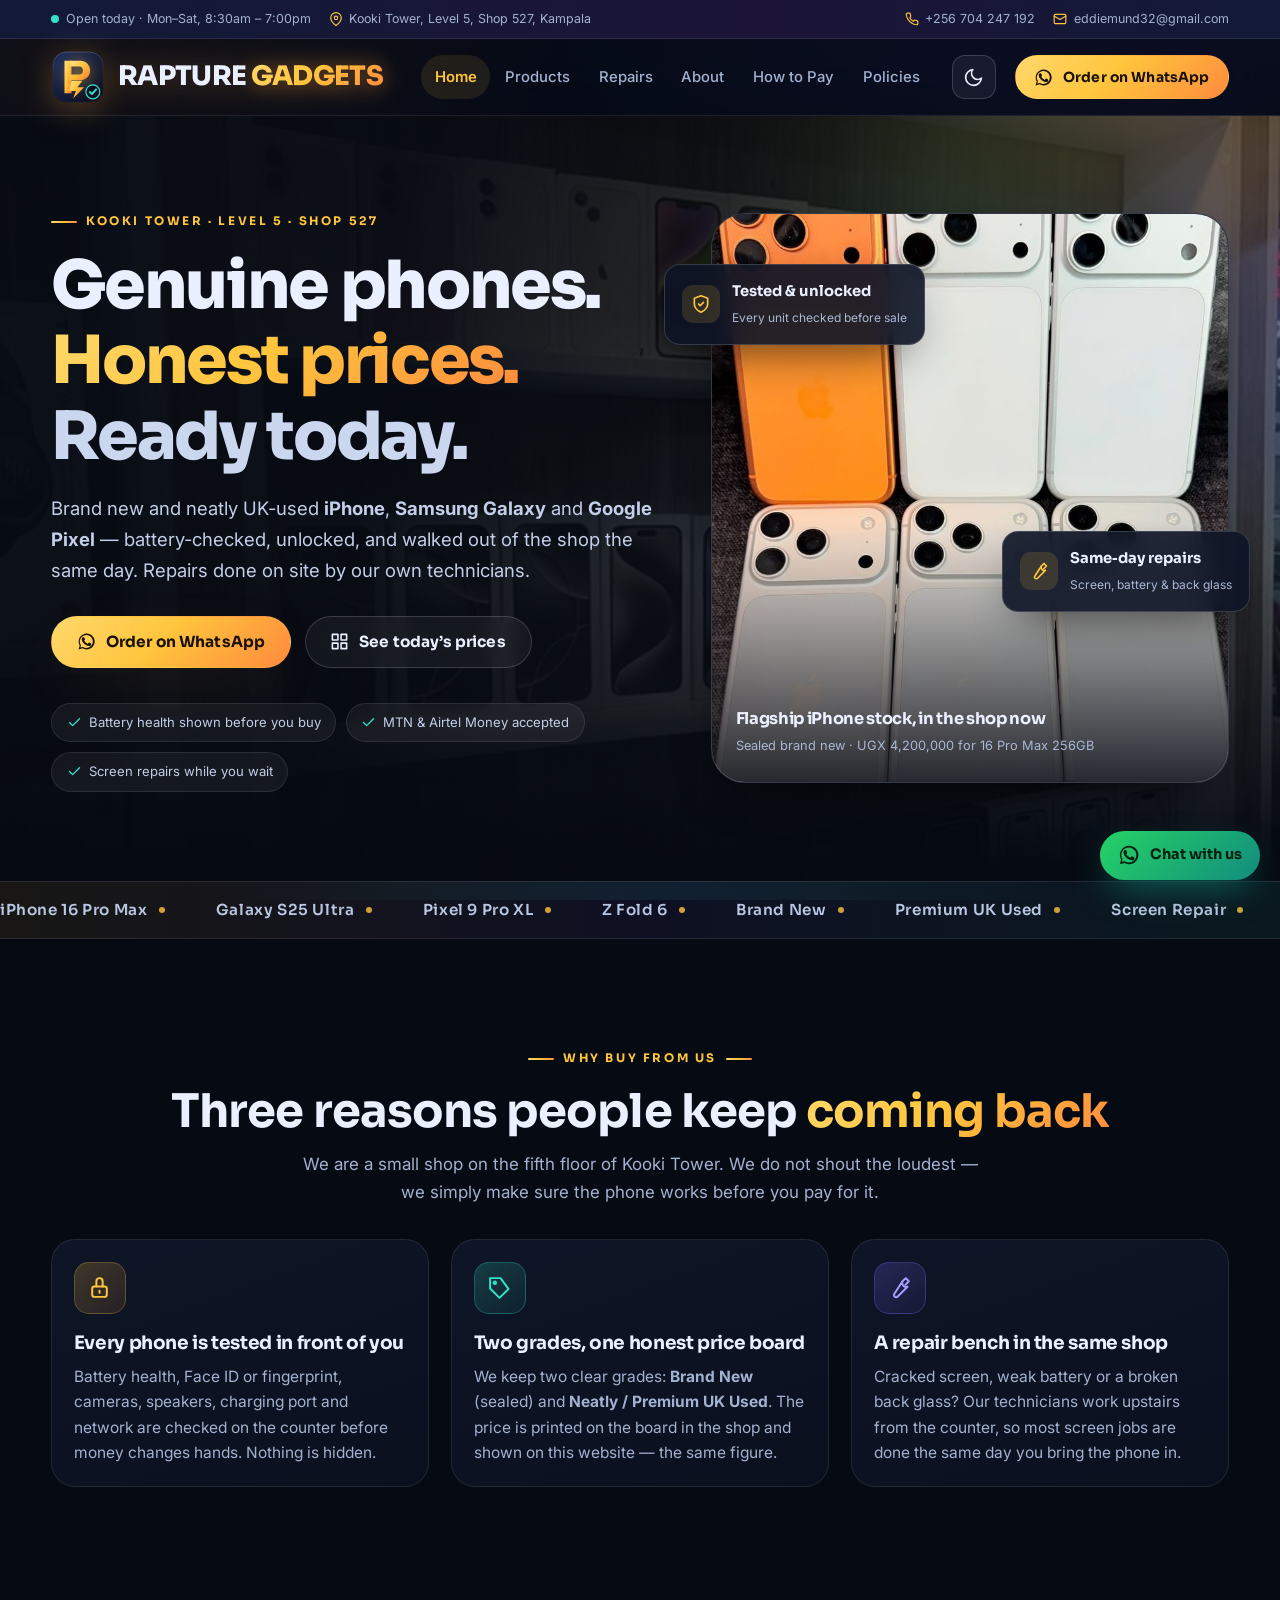
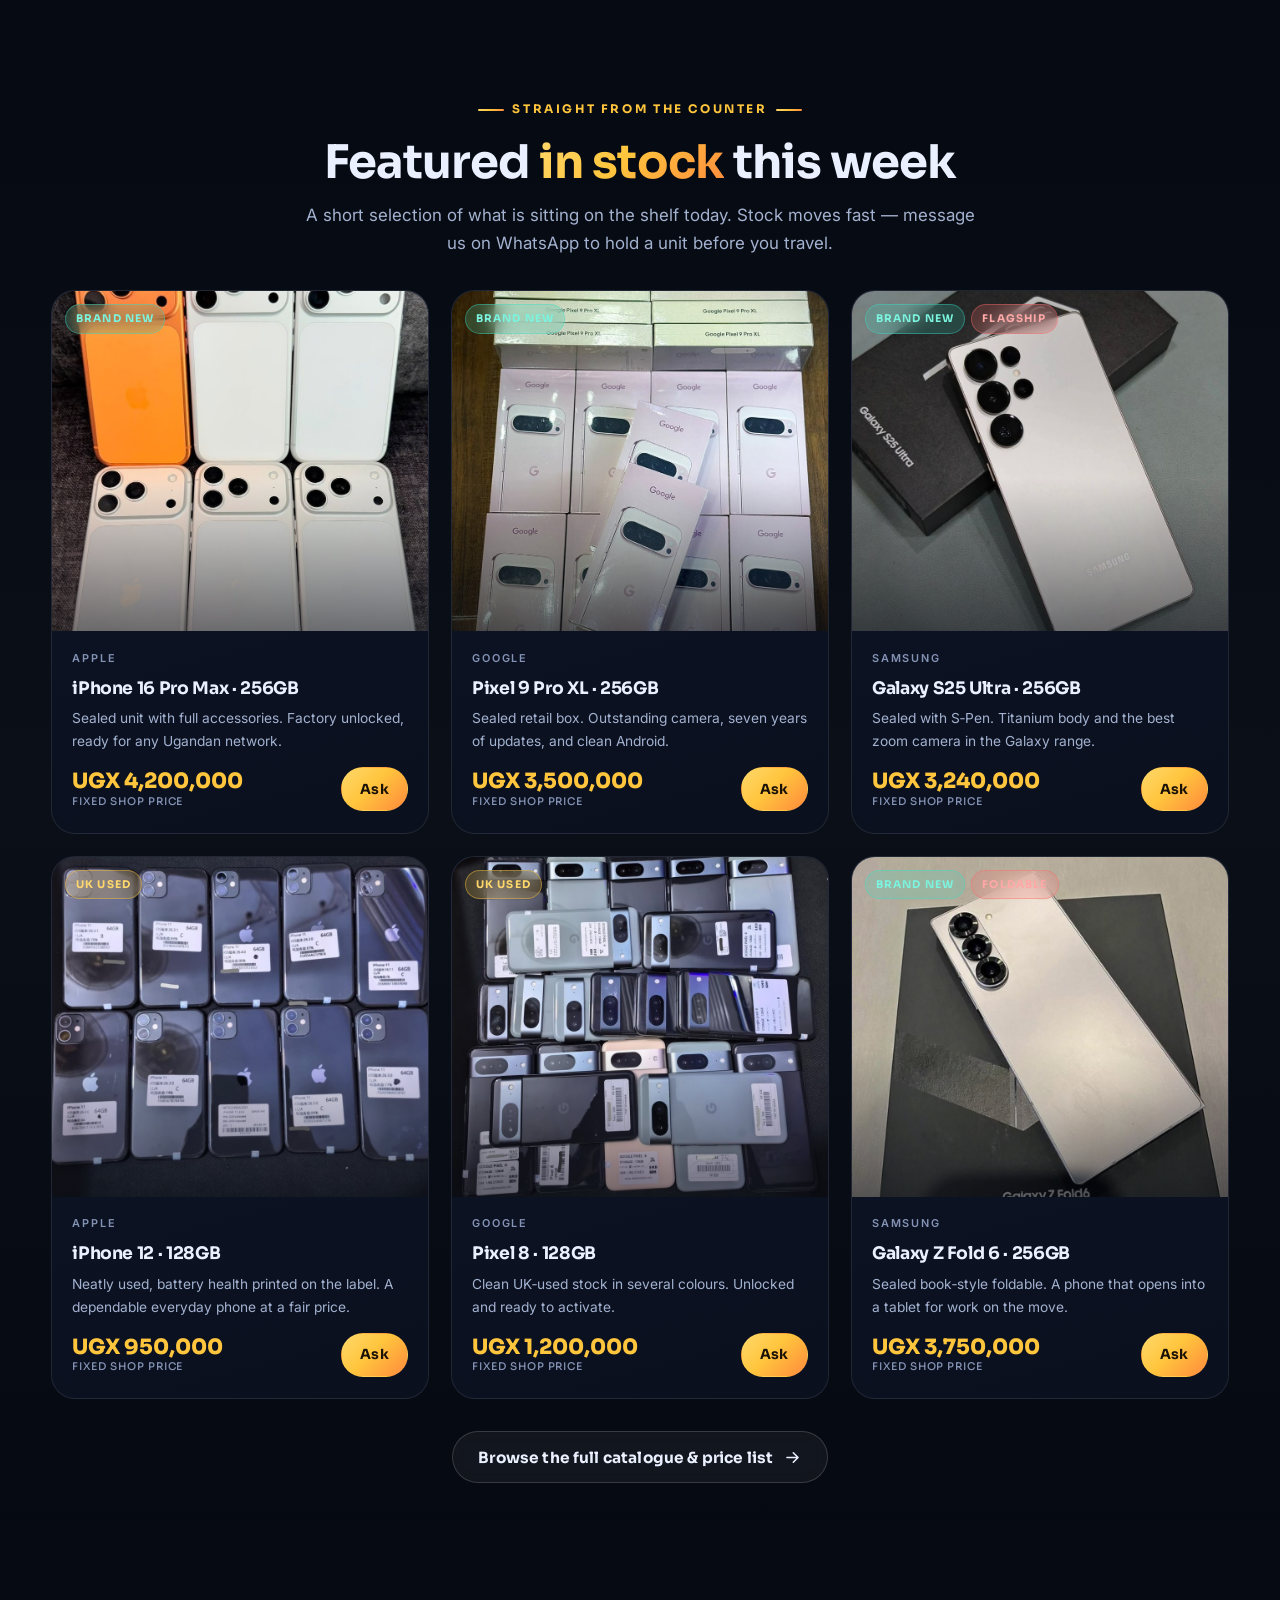
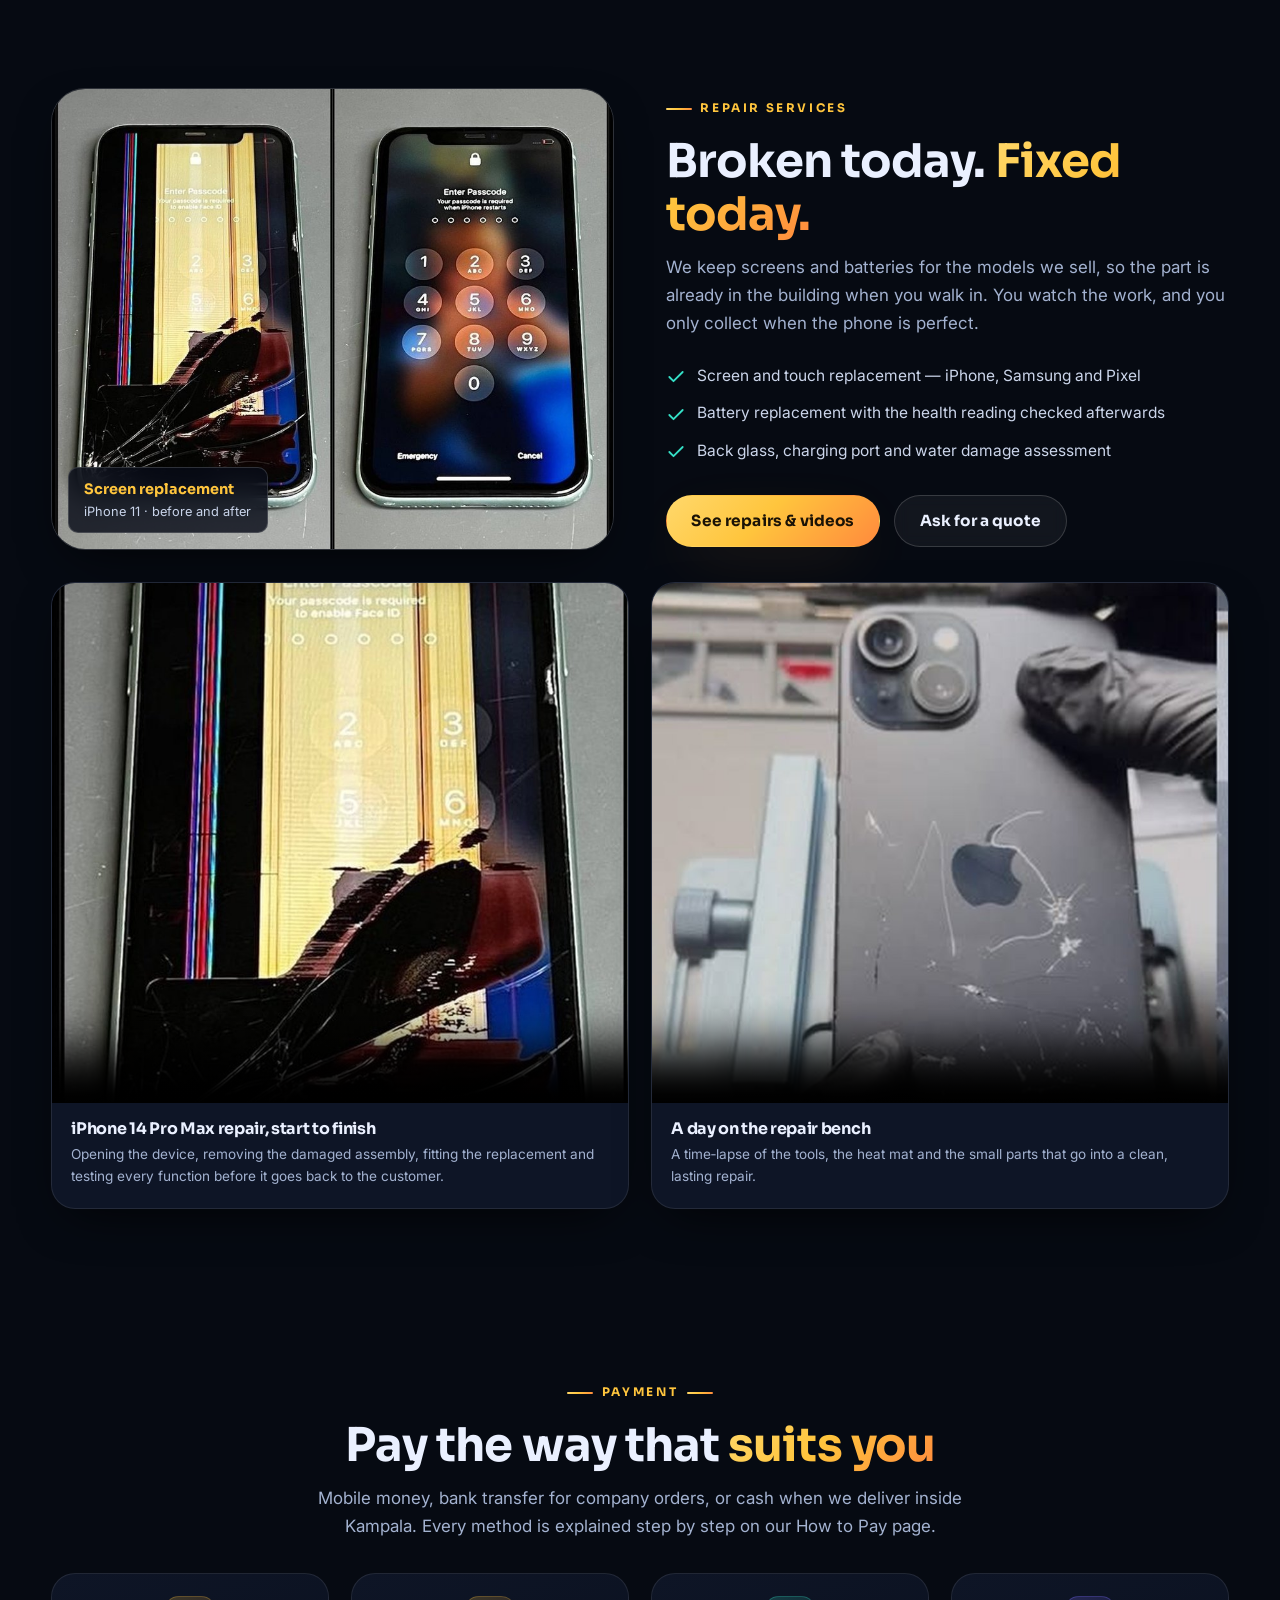
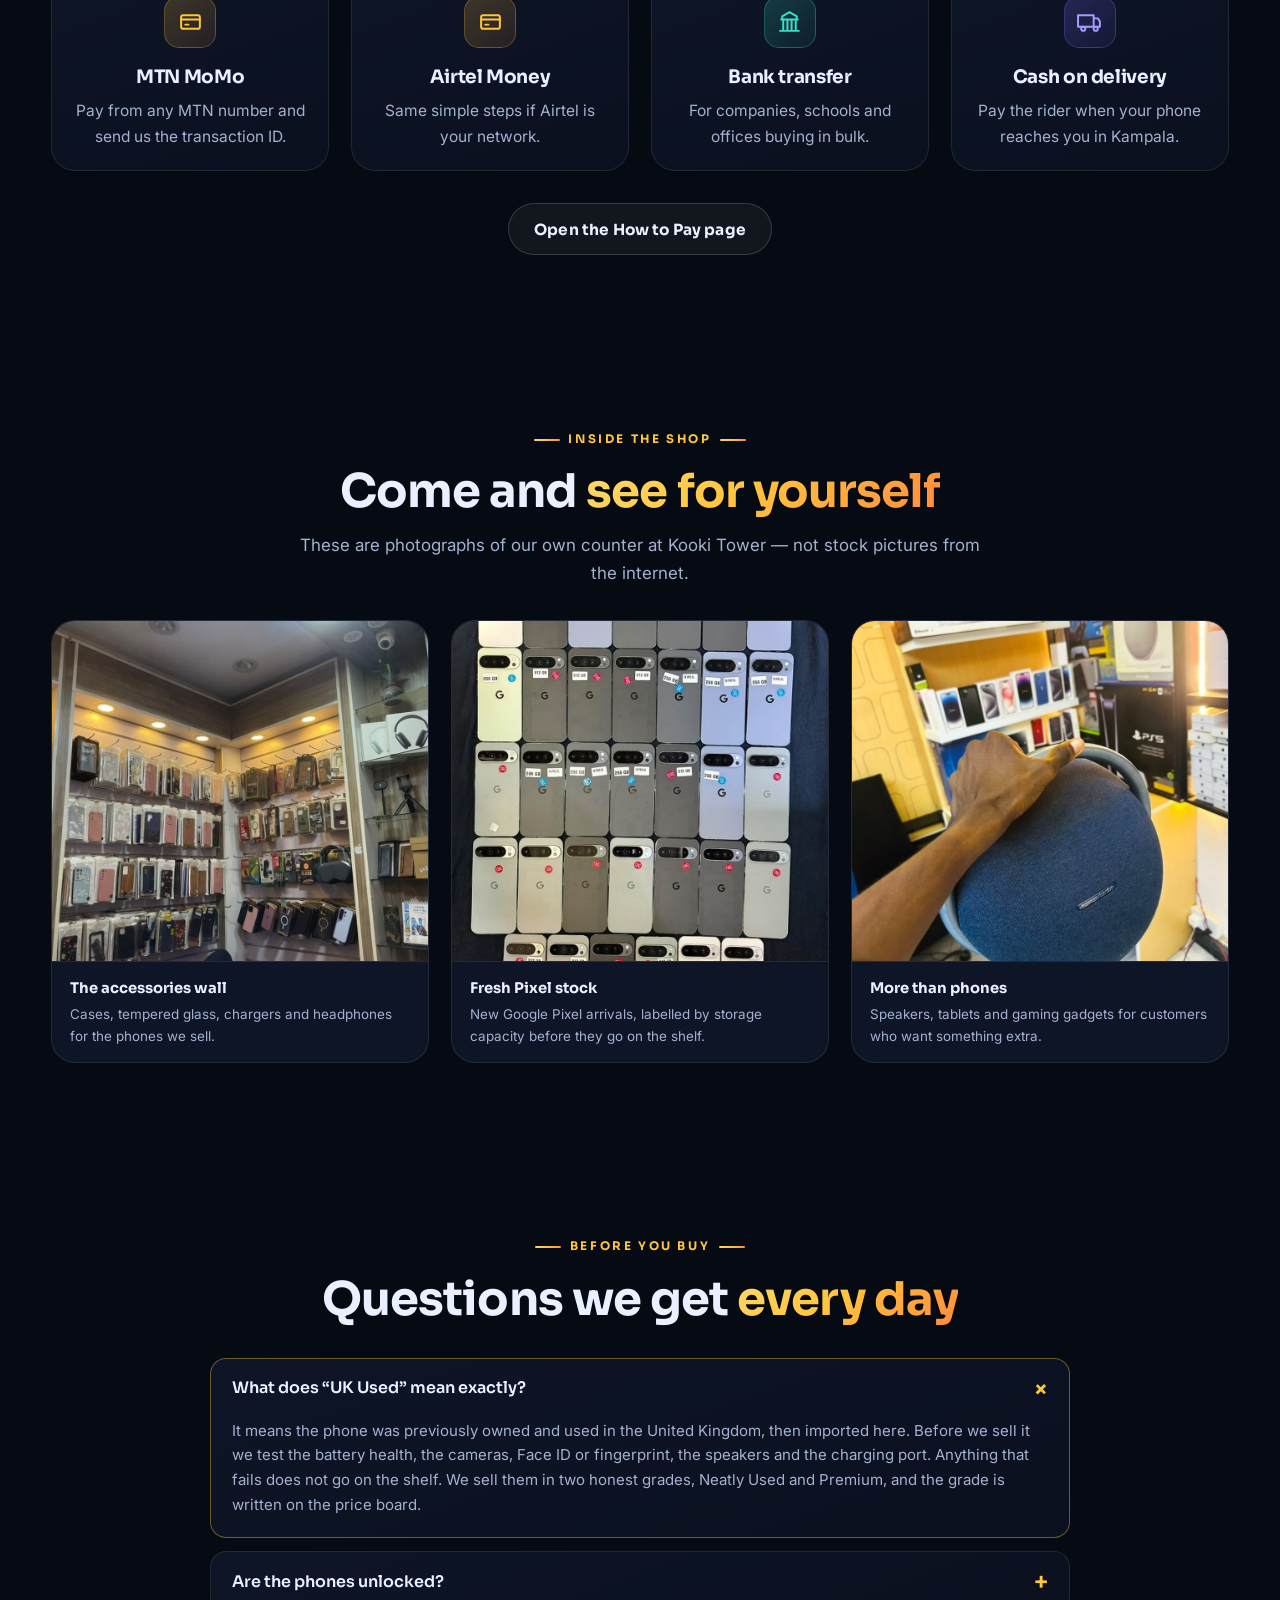
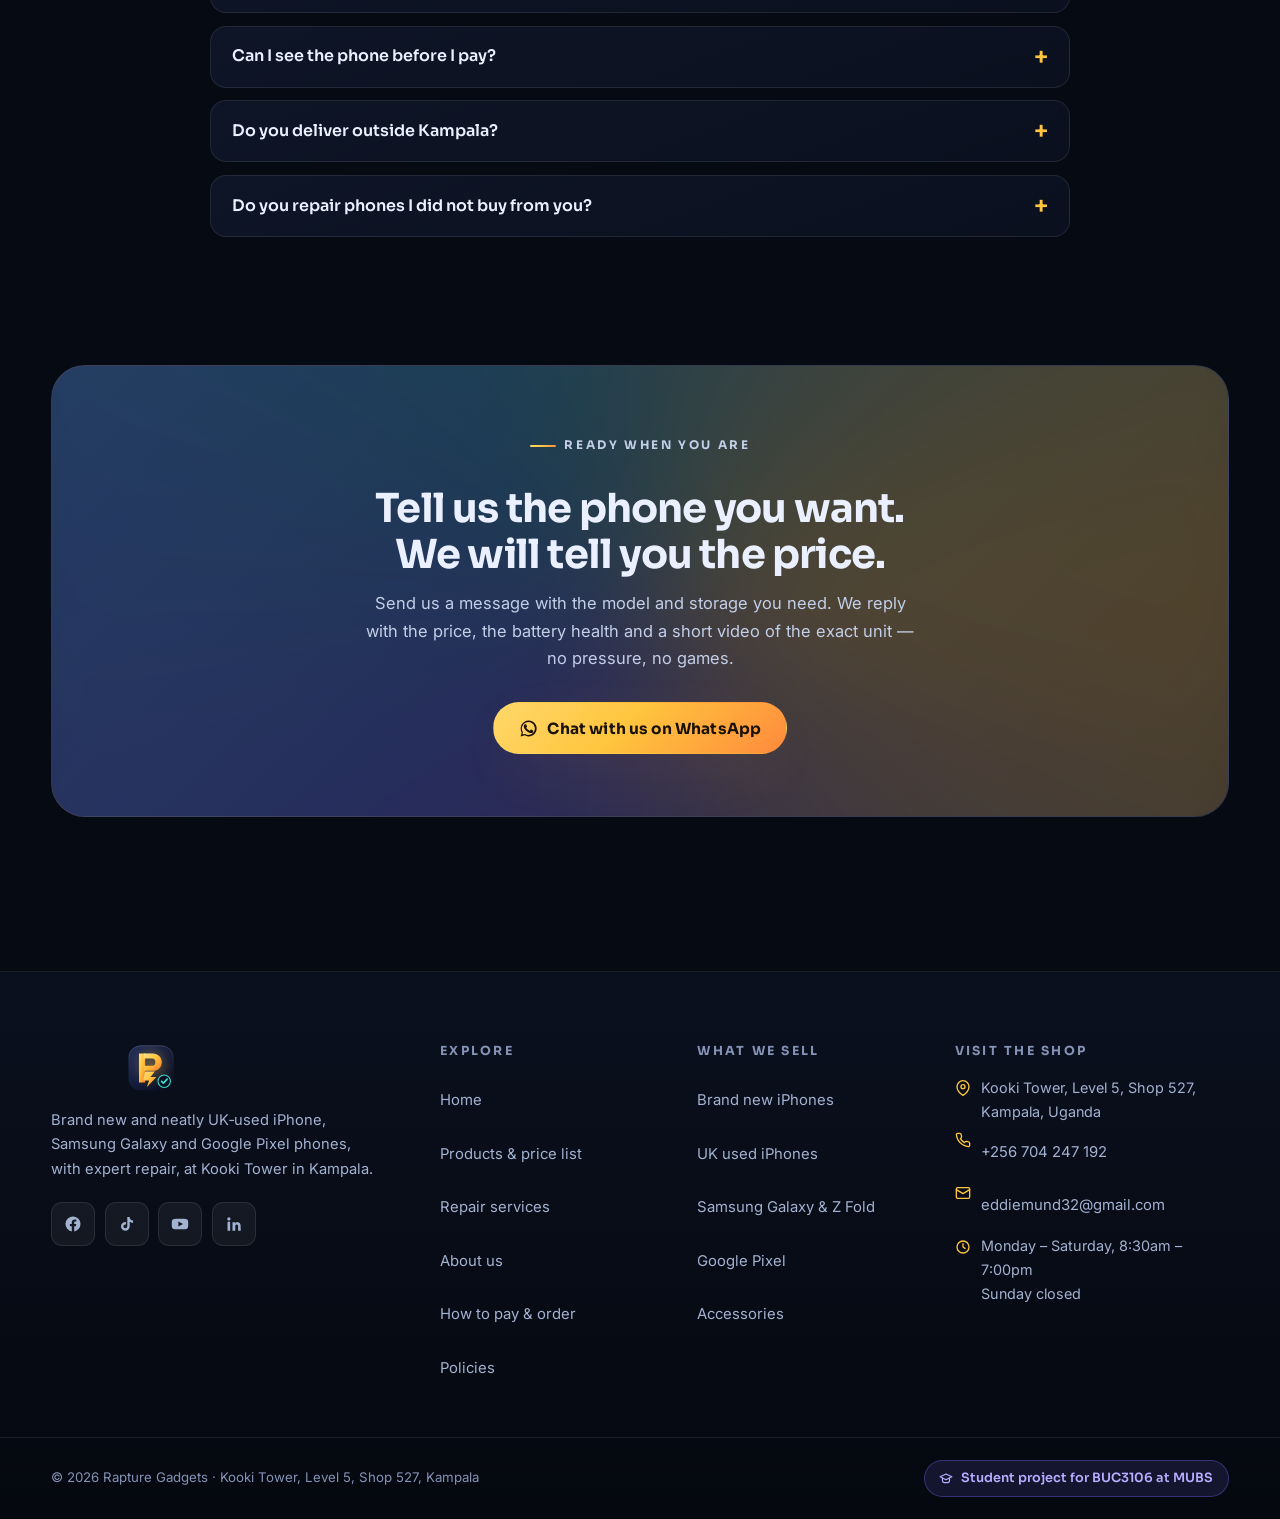
==== commit ddc03629: "Fix mobile header order, card grid, hero text and polish" ====
--- a/index.html
+++ b/index.html
@@ -357,7 +357,7 @@
   <div class="wrap">
     <div class="grid g2 vids mt-2">
       <figure class="vid-card reveal">
-        <video controls preload="metadata" poster="images/repair-iphone11-before.jpg">
+        <video controls playsinline preload="metadata" poster="images/repair-iphone11-before.jpg">
           <source src="video/repair-iphone-14-pro-max.mp4" type="video/mp4">
           Your browser cannot play this video. <a href="video/repair-iphone-14-pro-max.mp4">Download the clip</a>.
         </video>
@@ -368,7 +368,7 @@
       </figure>
 
       <figure class="vid-card reveal">
-        <video controls preload="metadata" poster="images/repair-backglass-before.jpg">
+        <video controls playsinline preload="metadata" poster="images/repair-backglass-before.jpg">
           <source src="video/repair-workshop-timelapse.mp4" type="video/mp4">
           Your browser cannot play this video. <a href="video/repair-workshop-timelapse.mp4">Download the clip</a>.
         </video>
--- a/style.css
+++ b/style.css
@@ -17,10 +17,10 @@
   --line:      rgba(255,255,255,.09);
   --line-2:    rgba(255,255,255,.16);
 
-  /* text */
+  /* text  (contrast checked: --muted 8.8:1 and --muted-2 5.9:1 on #0E1526 - both pass WCAG AA) */
   --text:      #EAF0FF;
-  --muted:     #93A3C4;
-  --muted-2:   #6E7E9F;
+  --muted:     #A3B2D0;
+  --muted-2:   #8493B5;
 
   /* component colours that need to flip between themes */
   --topbar-bg:   linear-gradient(90deg,#121A38,#1B1436 60%,#121A38);
@@ -63,7 +63,7 @@
 /* ---------- 2. RESET & BASE ---------- */
 *,*::before,*::after{ box-sizing:border-box; margin:0; padding:0; }
 
-html{ scroll-behavior:smooth; scroll-padding-top:120px; -webkit-text-size-adjust:100%; }
+html{ scroll-behavior:smooth; scroll-padding-top:120px; -webkit-text-size-adjust:100%; overflow-x:hidden; }
 
 body{
   font-family:var(--font-b);
@@ -104,7 +104,9 @@
 /* ---------- 3. LAYOUT HELPERS ---------- */
 .wrap{ width:min(1220px,92vw); margin-inline:auto; }
 .section{ padding:clamp(56px,8vw,104px) 0; position:relative; }
-.section--tight{ padding:clamp(40px,5vw,64px) 0; }
+.section--tight{ padding:clamp(48px,6vw,64px) 0; }
+/* sticky header would otherwise cover an anchor target */
+section[id], .tbl-wrap, .split, .pay-grid, .grid{ scroll-margin-top:104px; }
 
 .eyebrow{
   display:inline-flex; align-items:center; gap:.55rem;
@@ -151,7 +153,7 @@
 .btn--teal{ background:var(--teal); color:#04211C; box-shadow:0 16px 40px -18px rgba(53,224,199,.7); }
 .btn--teal:hover{ transform:translateY(-3px) scale(1.02); }
 
-.btn--sm{ --bh:42px; padding:0 1.15rem; font-size:.87rem; }
+.btn--sm{ --bh:44px; padding:0 1.15rem; font-size:.87rem; }
 .btn--block{ width:100%; }
 
 /* ---------- 5. TOP BAR ---------- */
@@ -160,9 +162,11 @@
   border-bottom:1px solid var(--line);
   font-size:.82rem;
 }
-.topbar .wrap{ display:flex; align-items:center; justify-content:space-between; gap:1rem; min-height:40px; flex-wrap:wrap; }
-.topbar ul{ display:flex; align-items:center; gap:1.4rem; flex-wrap:wrap; }
-.topbar li{ display:flex; align-items:center; gap:.42rem; color:var(--muted); }
+/* Desktop: one slim single row - hours, address, phone and email, never wrapping */
+.topbar .wrap{ display:flex; align-items:center; justify-content:space-between; gap:.9rem; min-height:38px; flex-wrap:nowrap; min-width:0; }
+.topbar ul{ display:flex; align-items:center; gap:1.1rem; flex-wrap:nowrap; min-width:0; }
+.topbar li{ display:flex; align-items:center; gap:.42rem; color:var(--muted); font-size:.78rem; white-space:nowrap; min-width:0; }
+.topbar li:last-child{ overflow:hidden; text-overflow:ellipsis; }
 .topbar svg{ width:14px; height:14px; color:var(--gold); flex:none; }
 .topbar a{ color:var(--muted); transition:color .25s; }
 .topbar a:hover{ color:var(--gold); }
@@ -197,7 +201,7 @@
 .nav{ margin-left:auto; }
 .nav ul{ display:flex; align-items:center; gap:.15rem; }
 .nav a{
-  display:block; padding:.55rem .82rem; border-radius:999px;
+  display:block; padding:.62rem .82rem; border-radius:999px;
   font-size:.93rem; font-weight:500; color:var(--muted);
   transition:color .25s, background .25s;
 }
@@ -232,8 +236,10 @@
 
 .hero h1{ font-size:clamp(2.35rem,5.6vw,4.15rem); font-weight:800; letter-spacing:-.035em; margin-bottom:1.15rem; }
 .hero h1 .grad{ background:var(--grad-gold); -webkit-background-clip:text; background-clip:text; color:transparent; }
+/* Outlined text ghosted badly on mobile, so this is a plain solid colour. */
 .hero h1 .out{
-  color:transparent; -webkit-text-stroke:1.6px rgba(234,240,255,.55);
+  color:#CBD6EF;
+  -webkit-text-stroke:0;
 }
 .hero p.sub{ color:#C3CFE8; font-size:clamp(1rem,1.6vw,1.16rem); max-width:56ch; margin-bottom:1.9rem; }
 
@@ -283,7 +289,7 @@
 .float-card b{ display:block; font-family:var(--font-h); font-size:.92rem; }
 .float-card small{ color:var(--muted); font-size:.75rem; }
 .fc-1{ top:9%;  left:-9%; }
-.fc-2{ bottom:16%; right:-7%; animation-delay:1.4s; }
+.fc-2{ bottom:30%; right:-4%; animation-delay:1.4s; }
 @keyframes bob{ 50%{ transform:translateY(-11px);} }
 
 /* ---------- 8. MARQUEE / TICKER ---------- */
@@ -305,12 +311,12 @@
 .card{
   background:linear-gradient(160deg,var(--surface) 0%,var(--bg-2) 100%);
   border:1px solid var(--line); border-radius:var(--r-lg);
-  padding:1.7rem; position:relative; overflow:hidden;
+  padding:1.35rem; position:relative; overflow:hidden;
   transition:transform .35s var(--ease), border-color .35s var(--ease), box-shadow .35s var(--ease);
 }
 .card:hover{ transform:translateY(-6px); border-color:rgba(255,197,61,.4); box-shadow:var(--shadow); }
-.card h3{ font-size:1.16rem; margin-bottom:.5rem; }
-.card p{ color:var(--muted); font-size:.95rem; }
+.card h3{ font-size:1.16rem; line-height:1.3; margin-bottom:.55rem; }
+.card p{ color:var(--muted); font-size:.97rem; line-height:1.62; }
 
 .card .num{
   font-family:var(--font-h); font-size:2.7rem; font-weight:800; line-height:1;
@@ -363,7 +369,7 @@
 .shop-filters{ display:none; }
 .filter-bar{ display:flex; gap:.55rem; flex-wrap:wrap; margin:2rem 0 2.1rem; }
 .filter-bar label{
-  padding:.55rem 1.15rem; border-radius:999px; cursor:pointer;
+  padding:.62rem 1.15rem; border-radius:999px; cursor:pointer;
   background:rgba(255,255,255,.045); border:1px solid var(--line);
   font-family:var(--font-h); font-size:.88rem; font-weight:600; color:var(--muted);
   transition:all .28s var(--ease); user-select:none;
@@ -564,15 +570,19 @@
 .ftr{ border-top:1px solid var(--line); background:var(--ftr-bg); padding:clamp(46px,6vw,72px) 0 0; margin-top:clamp(50px,7vw,90px); }
 .ftr-grid{ display:grid; grid-template-columns:1.6fr 1fr 1fr 1.25fr; gap:38px; padding-bottom:44px; }
 .ftr h4{ font-size:.78rem; letter-spacing:.18em; text-transform:uppercase; color:var(--muted-2); margin-bottom:1.1rem; font-weight:700; }
-.ftr ul{ display:grid; gap:.62rem; }
+.ftr ul{ display:grid; gap:.25rem; }
 .ftr a{ color:var(--muted); font-size:.93rem; transition:color .25s, padding-left .25s; }
 .ftr a:hover{ color:var(--gold); padding-left:4px; }
+/* 44px tap targets */
+.ftr ul li a{ display:block; padding:.78rem 0; }
+.ftr-contact li{ min-height:44px; }
+.ftr-contact li a{ display:inline-block; padding:1rem 0; }
 .ftr-brand p{ color:var(--muted); font-size:.92rem; margin:1rem 0 1.3rem; max-width:36ch; }
 .ftr-brand img{ height:48px; }
 
 .socials{ display:flex; gap:.6rem; }
 .socials a{
-  width:40px; height:40px; border-radius:11px; display:grid; place-items:center;
+  width:44px; height:44px; border-radius:11px; display:grid; place-items:center;
   background:rgba(255,255,255,.05); border:1px solid var(--line); color:var(--muted);
   transition:all .3s var(--ease);
 }
@@ -628,7 +638,7 @@
   --bg:#EDF1F9;  --bg-2:#FFFFFF;  --surface:#FFFFFF;  --surface-2:#F6F8FD;
   --line:rgba(12,22,48,.10);  --line-2:rgba(12,22,48,.22);
 
-  --text:#0E1730;  --muted:#4B5A79;  --muted-2:#6A7997;
+  --text:#0E1730;  --muted:#4B5A79;  --muted-2:#5C6B8C;
   --td-color:#16223F;  --li-color:#22304E;  --notice-color:#33415F;
 
   --gold:#A8600A;  --teal:#0B7A66;  --violet-ink:#4636C9;
@@ -733,7 +743,7 @@
 
   /* mobile menu: checkbox driven */
   .nav-burger{
-    display:grid; place-items:center; width:44px; height:44px; margin-left:auto;
+    display:grid; place-items:center; width:44px; height:44px;
     border-radius:12px; background:rgba(255,255,255,.06); border:1px solid var(--line);
     cursor:pointer; order:3;
   }
@@ -757,8 +767,9 @@
   .nav-toggle:checked ~ .nav-burger span::after{ top:0; transform:rotate(-45deg); }
 
   .hdr .wrap{ min-height:68px; }
-  .hdr-cta{ order:2; }
-  .theme-btn{ order:3; width:40px; height:40px; }
+  /* with the nav hidden, the button group is pushed to the right edge as one block */
+  .hdr-cta{ order:2; margin-left:auto; }
+  .theme-btn{ order:3; width:44px; height:44px; }
   .hdr-cta .btn span{ display:none; }
   .hdr-cta .btn{ padding:0; width:44px; }
   .brand img{ height:44px; }
@@ -767,17 +778,11 @@
 }
 @media (max-width:720px){
   body{ font-size:16px; }
-  .g2{ grid-template-columns:1fr; }          /* long text cards stay one column */
-  .g3,.g4{ grid-template-columns:repeat(2,1fr); gap:14px; }
   .ftr-grid{ grid-template-columns:1fr; gap:30px; }
-  .topbar .wrap{ justify-content:center; padding:.5rem 0; }
-  .topbar ul{ gap:.9rem; justify-content:center; }
   .hero-actions .btn{ flex:1 1 100%; }
   .float-card{ display:none; }
-  .wa-float span{ display:none; }
-  .wa-float{ padding:.85rem; }
   thead th,tbody td{ padding:.6rem .9rem; font-size:.86rem; }
-  .filter-bar label{ font-size:.82rem; padding:.5rem .95rem; }
+  .filter-bar label{ font-size:.84rem; padding:.85rem 1.05rem; min-height:44px; display:inline-flex; align-items:center; }
 
   /* --- two-up product grid, compact cards so nothing runs very long --- */
   .p-grid{ grid-template-columns:repeat(2,1fr); gap:14px; }
@@ -789,7 +794,7 @@
   .p-price{ font-size:1.02rem; }
   .p-price small{ display:none; }
   .p-foot{ flex-direction:column; align-items:stretch; gap:.55rem; margin-top:.2rem; }
-  .p-foot .btn{ width:100%; height:38px; font-size:.8rem; }
+  .p-foot .btn{ width:100%; height:44px; font-size:.8rem; }
   .badge{ font-size:.57rem; padding:.25rem .5rem; letter-spacing:.08em; }
   .p-badges{ top:.55rem; left:.55rem; gap:.3rem; }
 
@@ -820,10 +825,66 @@
 
   .strip{ grid-template-columns:repeat(2,1fr); }
   .ftr-bottom .wrap{ justify-content:center; text-align:center; }
-  .brand-name{ font-size:1.18rem; }
-  .theme-btn{ width:38px; height:38px; border-radius:11px; }
-  .theme-btn svg{ width:19px; height:19px; }
-  .brand-name{ font-size:1.18rem; }
+}
+
+/* ============ MOBILE (<=768px): HEADER ORDER, SLIM INFO BAR, NO OVERFLOW ============ */
+@media (max-width:768px){
+  /* 1) The brand header is the first thing on the page; the info bar sits
+        directly beneath it as one slim, non-sticky, non-wrapping line.        */
+  body{ display:flex; flex-direction:column; }
+  .hdr{ order:1; }
+  .topbar{ order:2; border-top:1px solid var(--line); }
+  main{ order:3; }
+  .ftr{ order:4; }
+
+  .topbar .wrap{ justify-content:center; flex-wrap:nowrap; min-height:0; padding:.35rem 0; gap:0; overflow:hidden; }
+  .topbar ul{ gap:0; justify-content:center; }
+  .topbar ul:first-of-type li + li{ display:none; }  /* address lives in the footer */
+  .topbar ul:last-of-type{ display:none; }           /* phone + email live in the footer as tel:/mailto: */
+  .topbar li{ font-size:.72rem; gap:.34rem; }
+  .topbar svg{ width:12px; height:12px; }
+
+  /* 2) The header must never overflow horizontally */
+  .hdr .wrap{ gap:.55rem; min-height:66px; }
+  .brand{ gap:.5rem; min-width:0; flex:0 1 auto; }
+  .brand img{ height:40px; flex:none; }
+  .brand-txt{ min-width:0; overflow:hidden; }
+  .brand-name{ font-size:clamp(.85rem,3.4vw,1.18rem); overflow:hidden; text-overflow:ellipsis; }
+  .theme-btn{ width:44px; height:44px; flex:none; border-radius:12px; }
+  .theme-btn svg{ width:20px; height:20px; }
+  .hdr-cta{ flex:none; }
+  .hdr-cta .btn{ width:44px; height:44px; padding:0; flex:none; }
+  .nav-burger{ width:44px; height:44px; flex:none; }
+
+  /* 5) Floating WhatsApp: 54px, safe-area aware, clear of the footer */
+  .wa-float{ width:54px; height:54px; padding:0; gap:0; justify-content:center;
+             border-radius:50%; right:14px;
+             bottom:calc(14px + env(safe-area-inset-bottom,0px)); }
+  .wa-float span{ display:none; }
+  .wa-float svg{ width:26px; height:26px; }
+  .ftr-bottom{ padding-bottom:4.75rem; }
+}
+
+/* ============ TABLET (641-1024px): 2 columns, equal height, no orphan ============ */
+@media (min-width:641px) and (max-width:1024px){
+  .g3,.g4{ grid-template-columns:repeat(2,1fr); gap:18px; }
+  /* a third card would sit alone, so it spans both columns instead */
+  .g3 > .card:nth-child(3n){ grid-column:1 / -1; }
+}
+
+/* ============ SMALL PHONES (<=640px): single column, full width cards ============ */
+@media (max-width:640px){
+  .g2,.g3,.g4{ grid-template-columns:1fr; gap:16px; }
+}
+
+/* ============ VERY SMALL PHONES (<=400px) ============ */
+@media (max-width:400px){
+  /* the header only carries what fits cleanly - the floating button covers messaging */
+  .hdr-cta{ display:none; }
+  .theme-btn{ margin-left:auto; }   /* now the first of the right-hand buttons */
+  .brand img{ height:34px; }
+  .p-grid{ grid-template-columns:1fr; }
+  .vids{ grid-template-columns:1fr; }
 }
 
 /* small helper utilities */
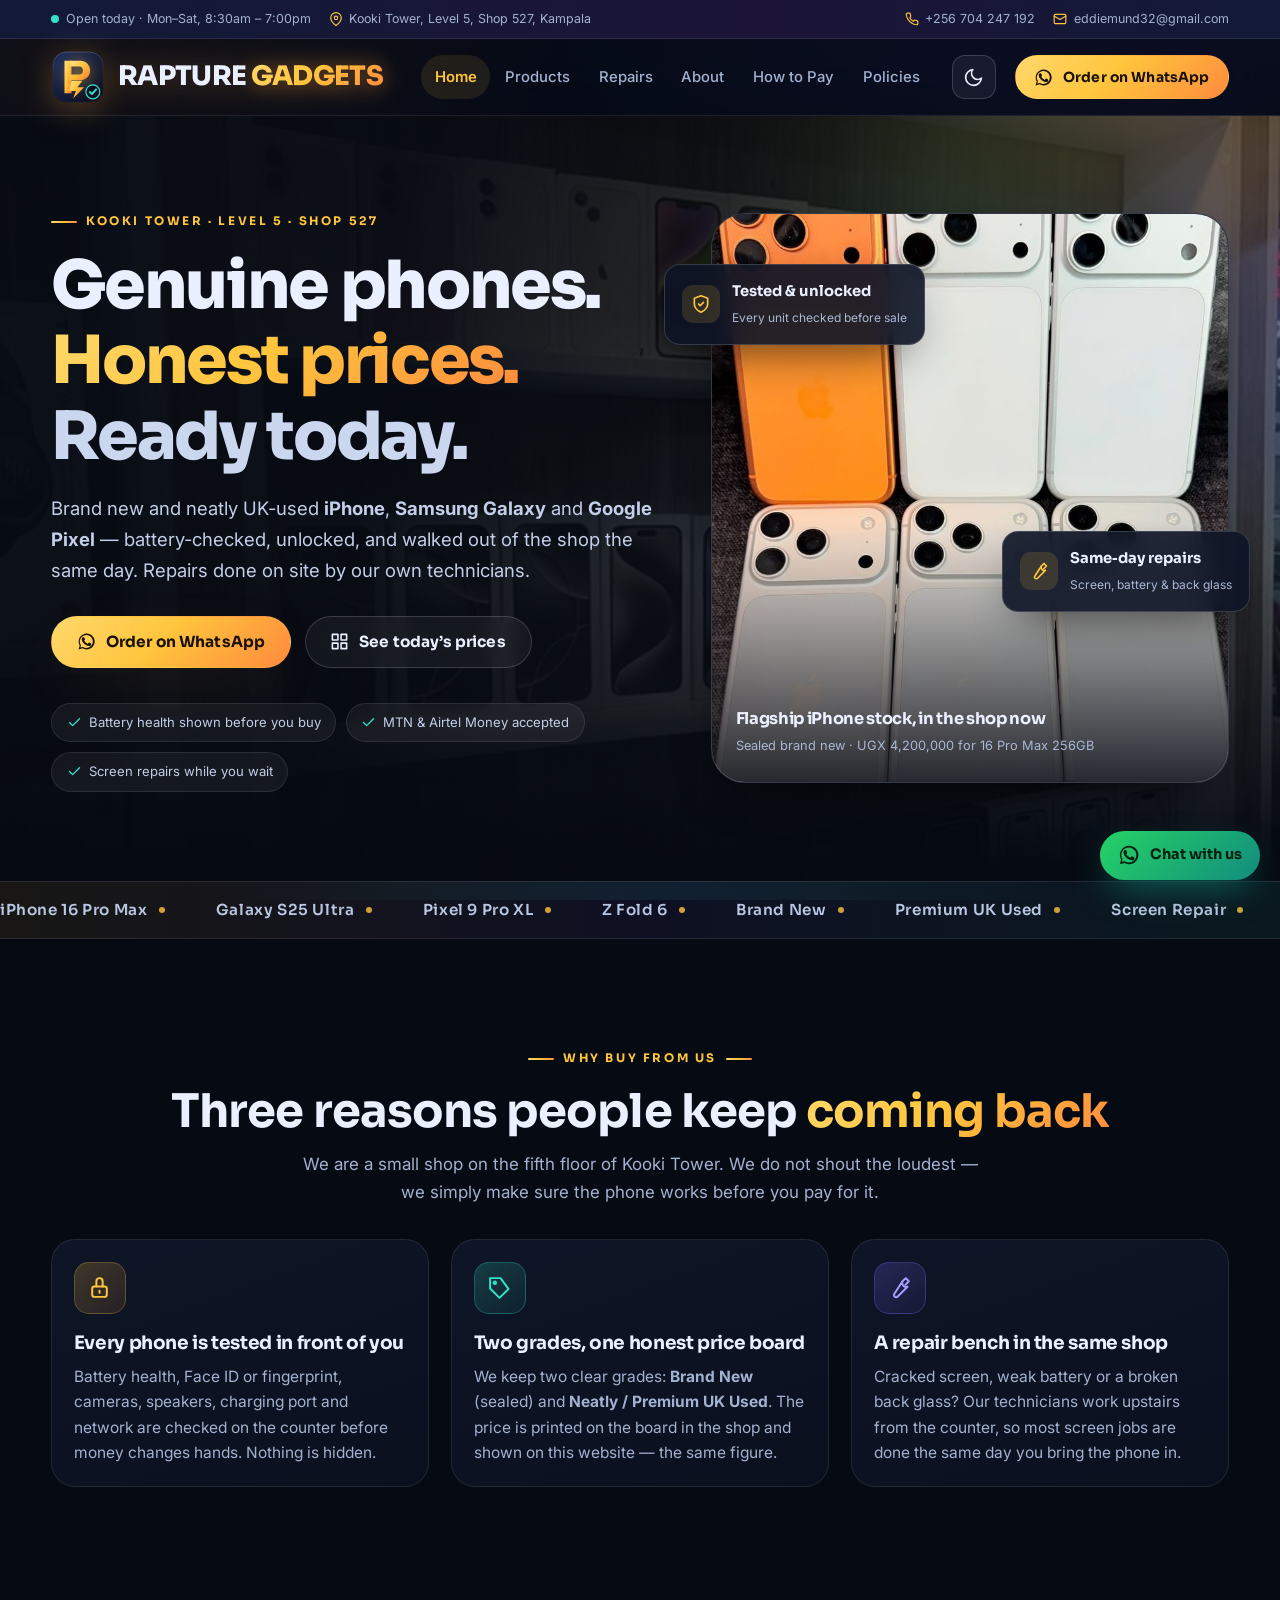
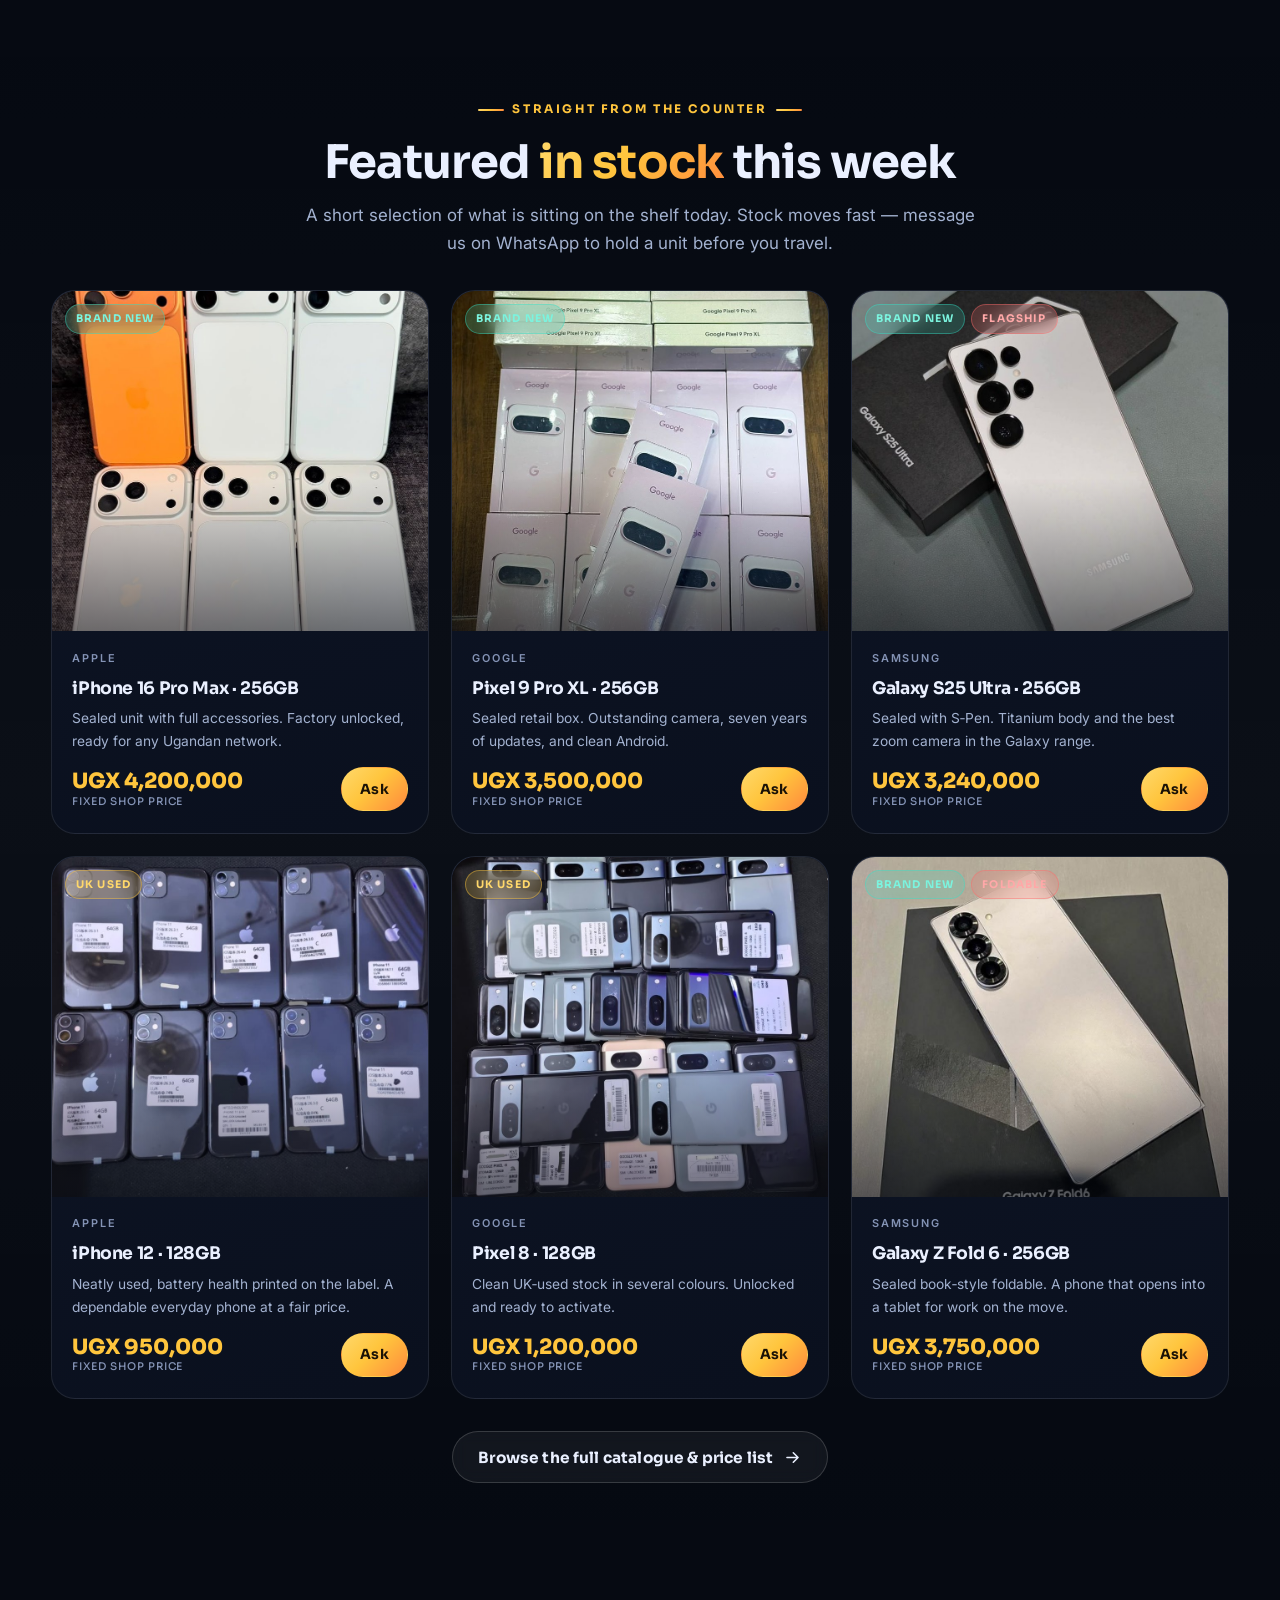
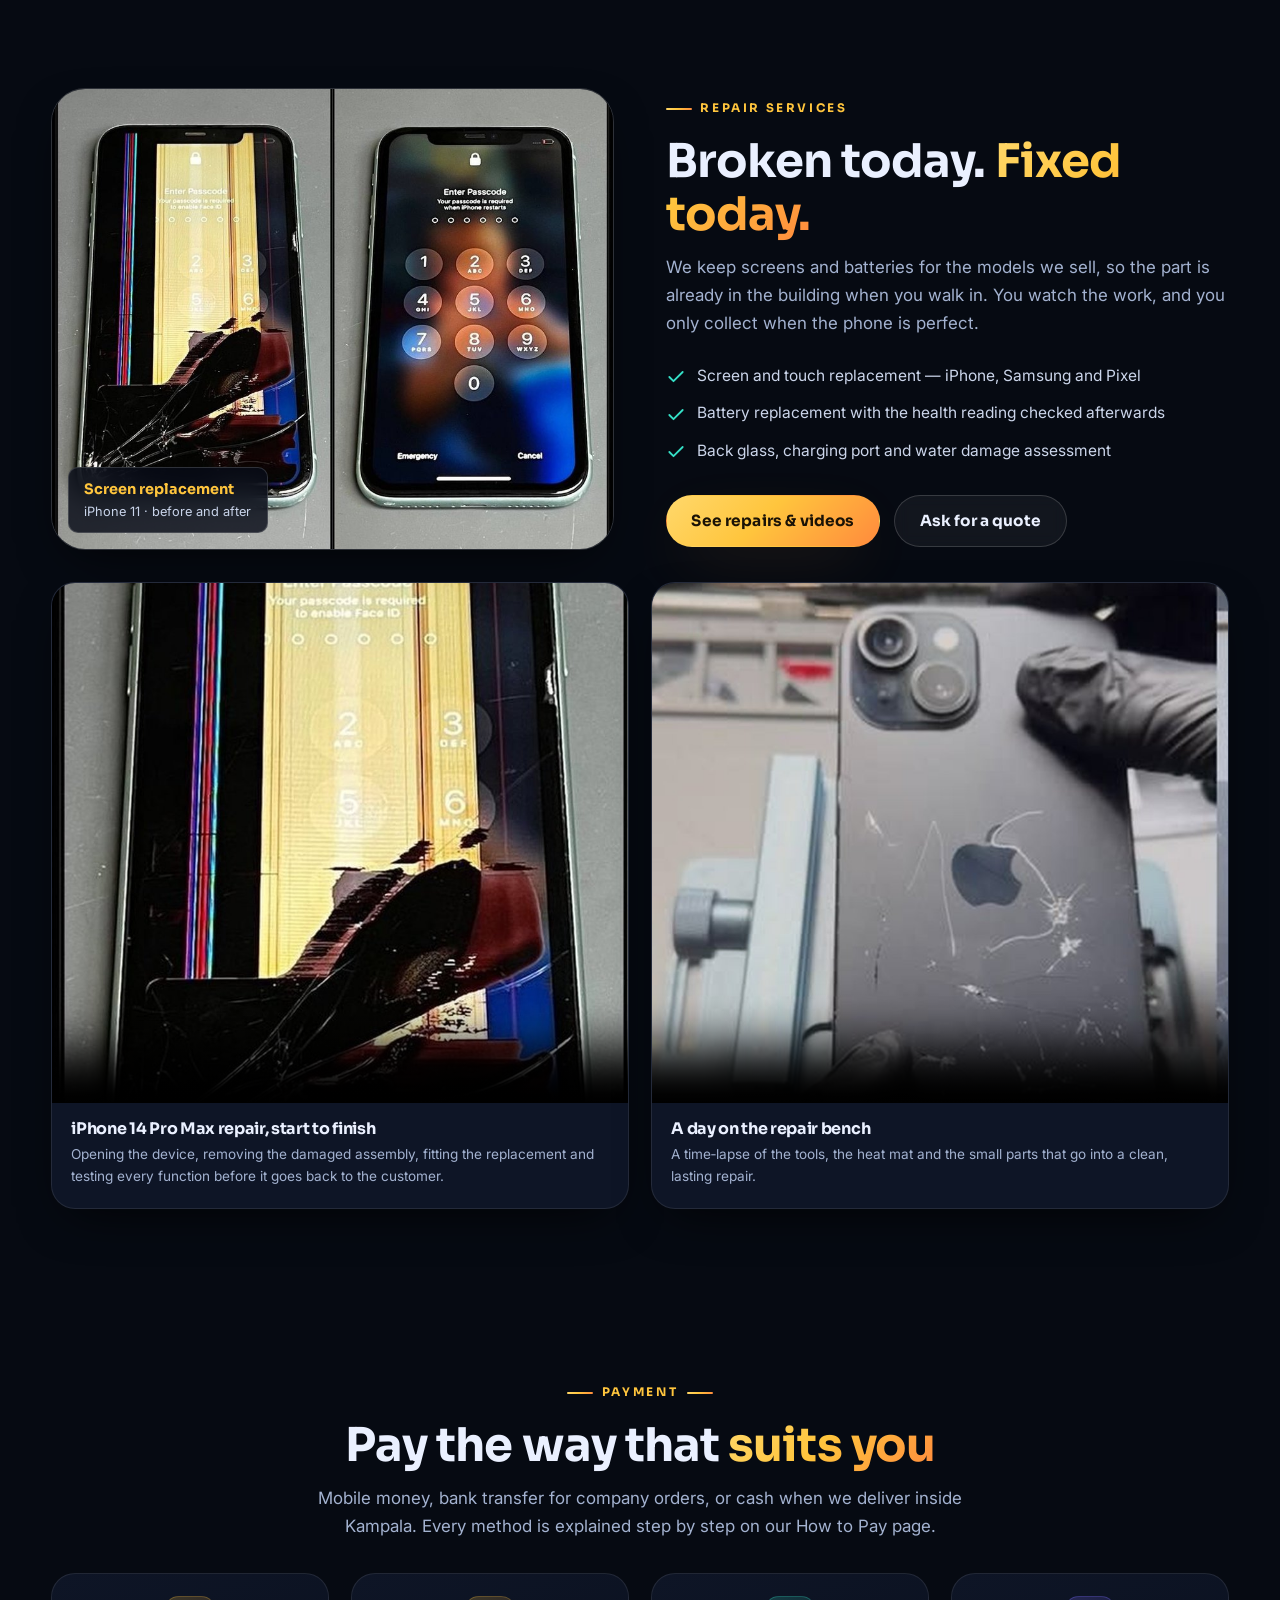
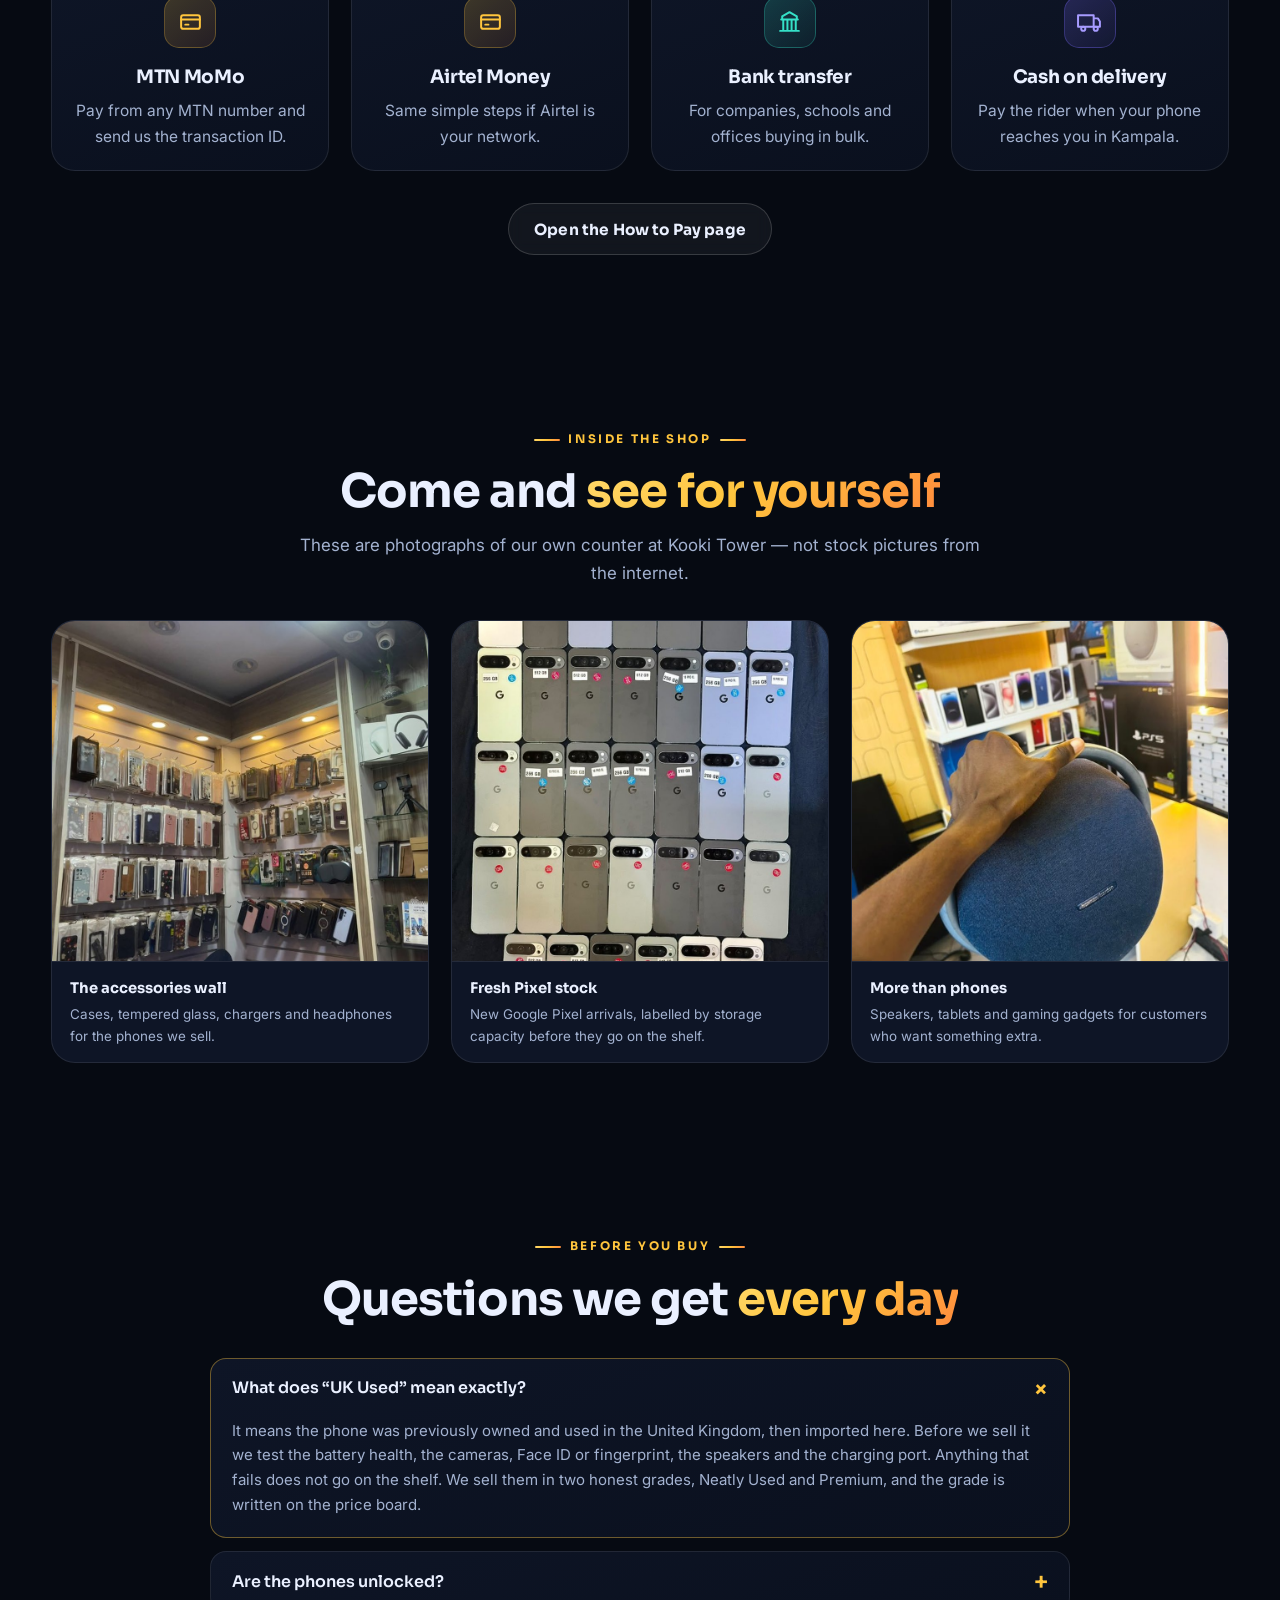
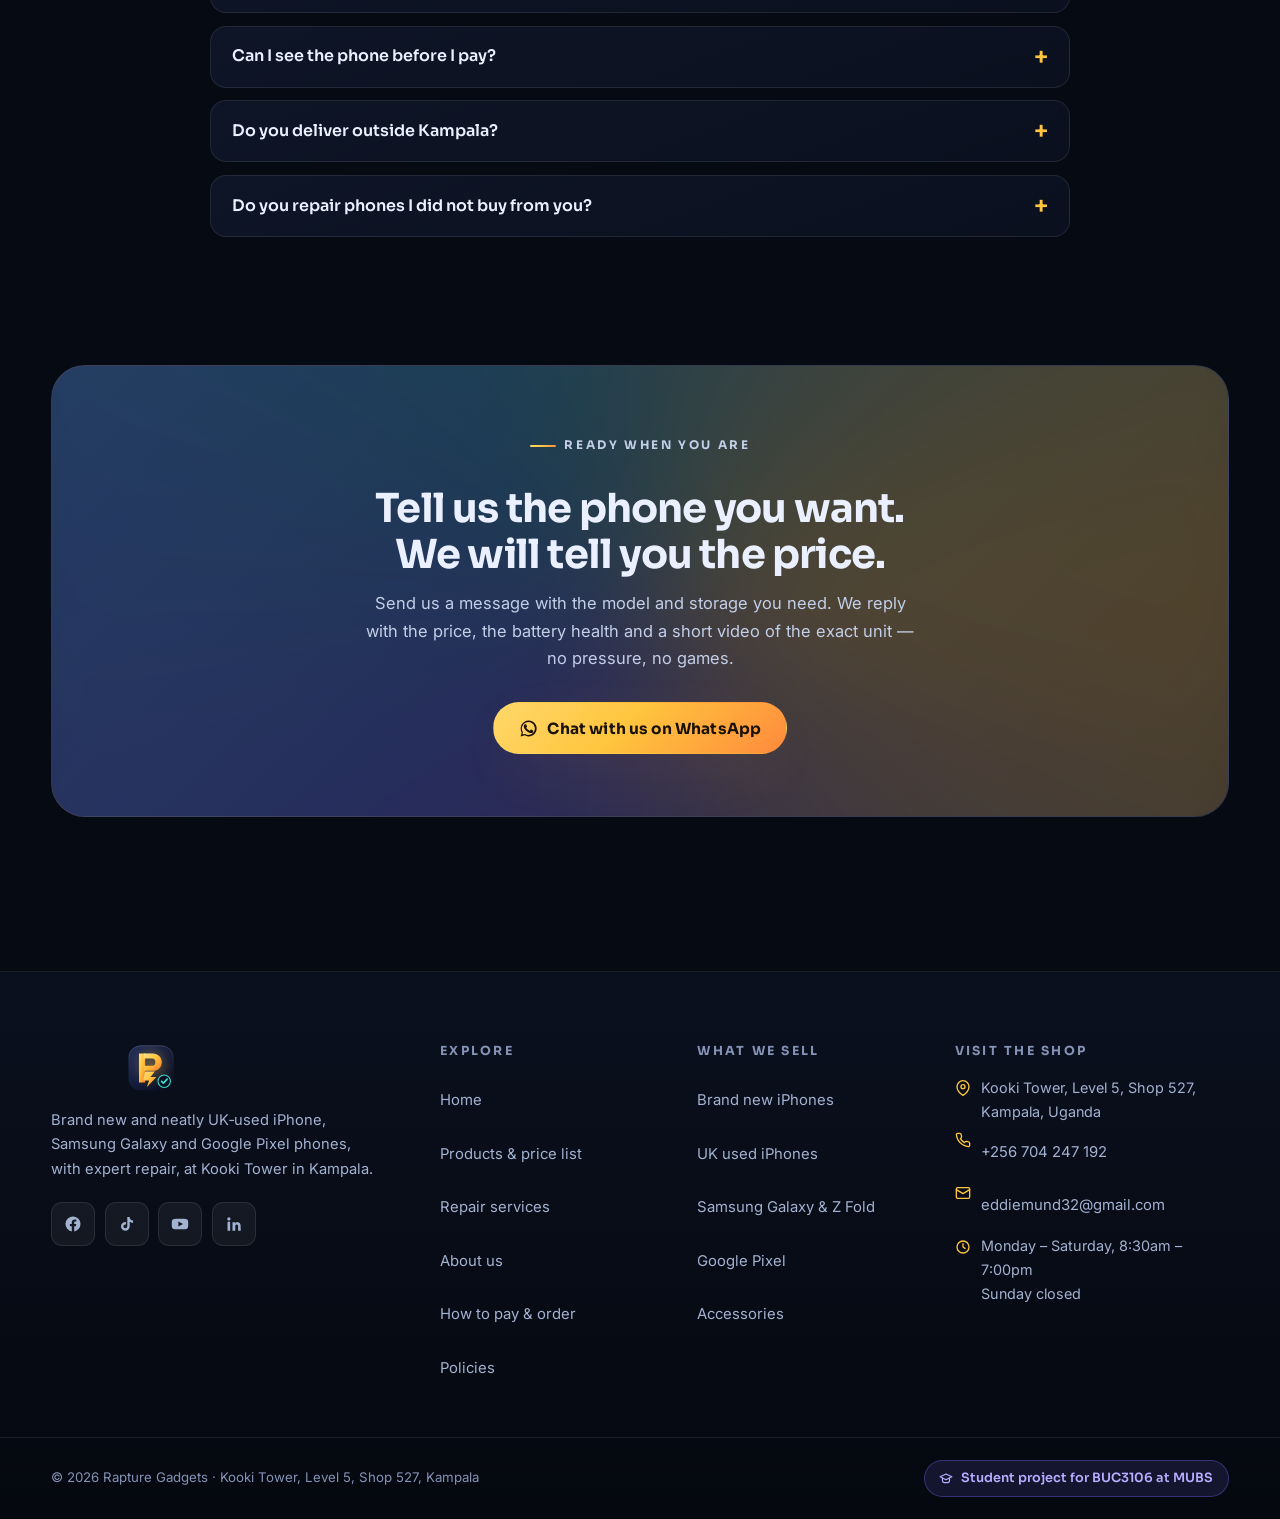
==== commit e6b47ca3: "Bust the stylesheet cache so phones pick up changes" ====
--- a/index.html
+++ b/index.html
@@ -9,7 +9,7 @@
 <link rel="preconnect" href="https://fonts.googleapis.com">
 <link rel="preconnect" href="https://fonts.gstatic.com" crossorigin>
 <link href="https://fonts.googleapis.com/css2?family=Sora:wght@400;600;700;800&amp;family=Inter:wght@400;500;600;700&amp;display=swap" rel="stylesheet">
-<link rel="stylesheet" href="style.css">
+<link rel="stylesheet" href="style.css?v=2">
 </head>
 <body>
 
--- a/style.css
+++ b/style.css
@@ -63,7 +63,9 @@
 /* ---------- 2. RESET & BASE ---------- */
 *,*::before,*::after{ box-sizing:border-box; margin:0; padding:0; }
 
-html{ scroll-behavior:smooth; scroll-padding-top:120px; -webkit-text-size-adjust:100%; overflow-x:hidden; }
+/* overflow-x:clip (not hidden) - 'hidden' creates a scroll container which
+   silently breaks position:sticky on the header below */
+html{ scroll-behavior:smooth; scroll-padding-top:120px; -webkit-text-size-adjust:100%; overflow-x:clip; }
 
 body{
   font-family:var(--font-b);
@@ -71,7 +73,7 @@
   color:var(--text);
   line-height:1.65;
   font-size:16.5px;
-  overflow-x:hidden;
+  overflow-x:clip;
   /* soft aurora wash behind everything */
   background-image:
     radial-gradient(900px 520px at 82% -8%,  rgba(124,107,255,.20), transparent 62%),
